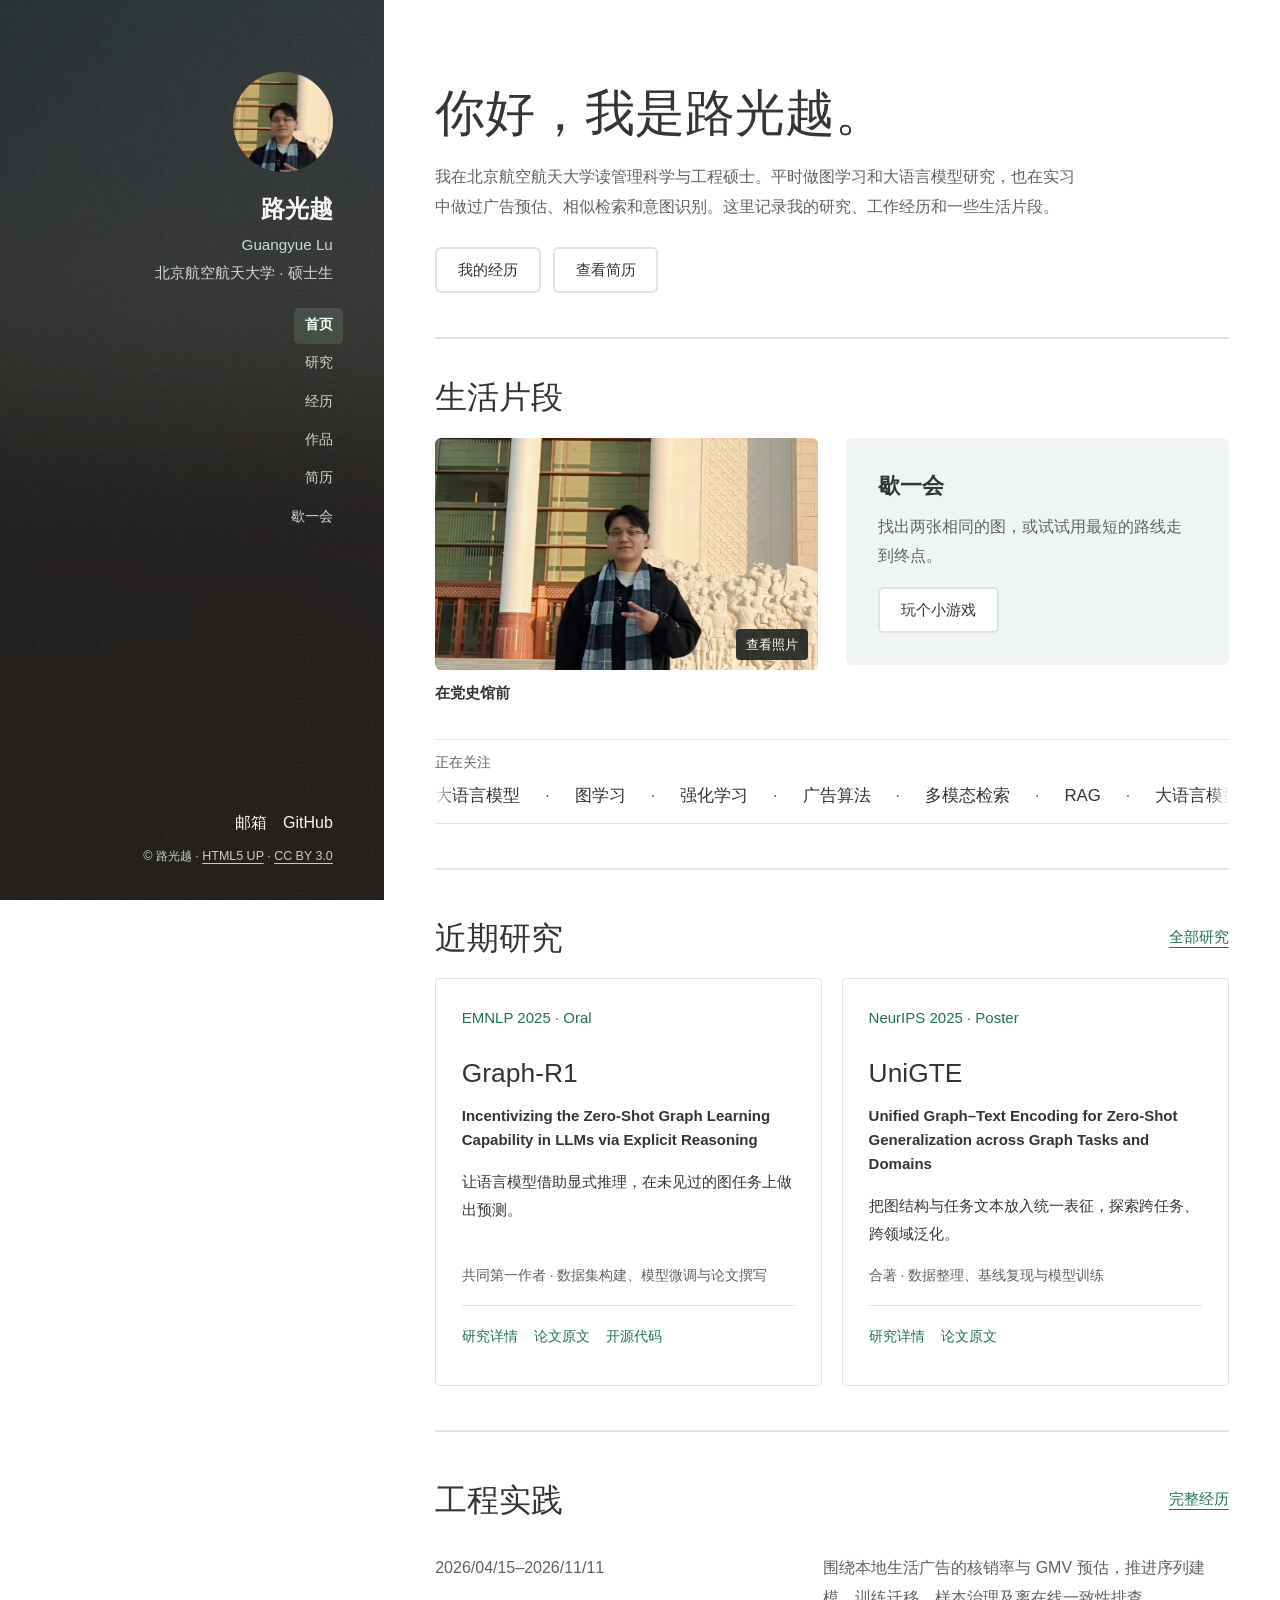
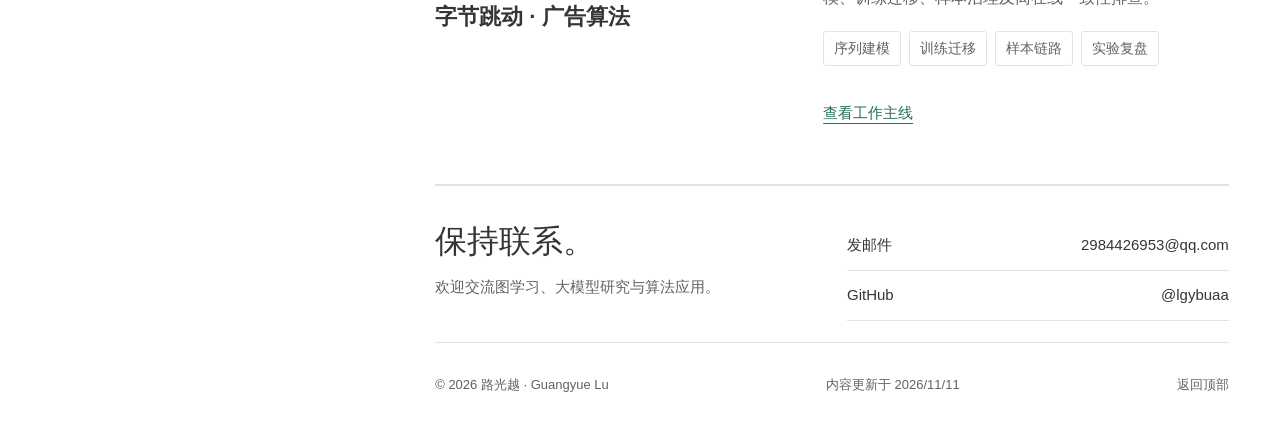
==== index.html @ 36c2ad88 "Adopt the Strata layout for the homepage" ====
<!doctype html>
<html lang="zh-CN"><head>
<meta charset="utf-8"><meta name="viewport" content="width=device-width, initial-scale=1">
<meta name="description" content="路光越的个人主页，记录在北航的学习、实习经历、研究和生活片段。"><meta name="theme-color" content="#ffffff" media="(prefers-color-scheme: light)"><meta name="theme-color" content="#191b1b" media="(prefers-color-scheme: dark)">
<title>个人主页 | 路光越</title><link rel="canonical" href="https://lugy.me/">
<meta property="og:type" content="website"><meta property="og:title" content="个人主页 | 路光越"><meta property="og:description" content="路光越的个人主页，记录在北航的学习、实习经历、研究和生活片段。"><meta property="og:url" content="https://lugy.me/">
<meta name="twitter:card" content="summary"><meta name="color-scheme" content="light dark">
<link rel="icon" href="/mark.svg" type="image/svg+xml"><link rel="stylesheet" href="/style.css?v=5"><script defer src="/site.js?v=5"></script>
</head><body id="top" data-page="home">
<a class="skip" href="#main">跳到主要内容</a><div class="reading-progress" aria-hidden="true"></div>
<!-- Sidebar layout adapted from Strata by HTML5 UP (html5up.net), CC BY 3.0. -->
<header class="strata-sidebar">
  <div class="strata-profile">
    <a class="strata-avatar" href="/" aria-label="路光越 · 首页"></a>
    <p class="strata-name"><a href="/">路光越</a></p>
    <p class="strata-profile-copy"><span lang="en">Guangyue Lu</span><br>北京航空航天大学 · 硕士生</p>
  </div>
  <nav id="main-nav" aria-label="主导航">
    <a href="/" aria-current="page">首页</a>
    <a href="/research/">研究</a>
    <a href="/experience/">经历</a>
    <a href="/projects/">作品</a>
    <a href="/resume/">简历</a>
    <a href="/playground/">歇一会</a>
  </nav>
  <div class="strata-sidebar-meta">
    <div class="strata-social">
      <a href="mailto:2984426953@qq.com">邮箱</a>
      <a href="https://github.com/lgybuaa">GitHub</a>
    </div>
    <p>© 路光越 <span aria-hidden="true">·</span> <a href="https://html5up.net/strata">HTML5 UP</a> <span aria-hidden="true">·</span> <a href="https://creativecommons.org/licenses/by/3.0/">CC BY 3.0</a></p>
  </div>
</header>
<div class="strata-content">

<main id="main" tabindex="-1">
<section class="shell strata-welcome" aria-labelledby="welcome-title">
  <h1 id="welcome-title">你好，我是路光越。</h1>
  <p>我在北京航空航天大学读管理科学与工程硕士。平时做图学习和大语言模型研究，也在实习中做过广告预估、相似检索和意图识别。这里记录我的研究、工作经历和一些生活片段。</p>
  <div class="actions"><a class="button" href="/experience/">我的经历</a><a class="button" href="/resume/">查看简历</a></div>
</section>
<section id="life" class="shell section life-section" aria-labelledby="life-title">
  <h2 id="life-title">生活片段</h2>
  <div class="life-grid">
    <figure class="life-photo">
      <a class="life-image" href="/portrait-museum.jpg" aria-haspopup="dialog" aria-label="放大查看党史馆前的照片">
        <img src="/portrait-museum.jpg" alt="路光越站在党史馆前，身后是立柱和浮雕。" width="1024" height="1818">
        <span aria-hidden="true">查看照片</span>
      </a>
      <figcaption><strong>在党史馆前</strong></figcaption>
    </figure>
    <article class="life-play">
      <h3>歇一会</h3>
      <p>找出两张相同的图，或试试用最短的路线走到终点。</p>
      <a class="button" href="/playground/">玩个小游戏</a>
    </article>
  </div>
  <dialog class="life-dialog" aria-labelledby="photo-caption">
    <form method="dialog"><button type="submit" autofocus>关闭</button></form>
    <figure>
      <img alt="路光越站在党史馆前，身后是立柱和浮雕。" width="1024" height="1818">
      <figcaption id="photo-caption">在党史馆前</figcaption>
    </figure>
  </dialog>
</section>
<section class="shell marquee-wrap" aria-label="关注方向"><div class="marquee-heading"><span>正在关注</span></div><div class="marquee"><div class="marquee-track"><div class="marquee-group"><span>大语言模型</span><i aria-hidden="true">·</i><span>图学习</span><i aria-hidden="true">·</i><span>强化学习</span><i aria-hidden="true">·</i><span>广告算法</span><i aria-hidden="true">·</i><span>多模态检索</span><i aria-hidden="true">·</i><span>RAG</span><i aria-hidden="true">·</i></div></div></div></section>
<section id="research" class="shell section"><div class="section-heading"><h2>近期研究</h2><a class="text-link" href="/research/">全部研究</a></div><div class="papers"><article class="paper"><p class="venue">EMNLP 2025 · Oral</p><h3>Graph-R1</h3><p lang="en" class="paper-title">Incentivizing the Zero-Shot Graph Learning Capability in LLMs via Explicit Reasoning</p><p>让语言模型借助显式推理，在未见过的图任务上做出预测。</p><p class="role">共同第一作者 · 数据集构建、模型微调与论文撰写</p><div class="paper-links"><a href="/research/graph-r1/">研究详情</a><a href="https://aclanthology.org/2025.emnlp-main.1220/" target="_blank" rel="noopener noreferrer">论文原文</a><a href="https://github.com/lgybuaa/Graph-R1" target="_blank" rel="noopener noreferrer">开源代码</a></div></article><article class="paper paper-alt"><p class="venue">NeurIPS 2025 · Poster</p><h3>UniGTE</h3><p lang="en" class="paper-title">Unified Graph–Text Encoding for Zero-Shot Generalization across Graph Tasks and Domains</p><p>把图结构与任务文本放入统一表征，探索跨任务、跨领域泛化。</p><p class="role">合著 · 数据整理、基线复现与模型训练</p><div class="paper-links"><a href="/research/unigte/">研究详情</a><a href="https://papers.nips.cc/paper_files/paper/2025/hash/84e3cc09f56108559cd28754d94c5e06-Abstract-Conference.html" target="_blank" rel="noopener noreferrer">论文原文</a></div></article></div></section>
<section id="experience" class="shell section"><div class="section-heading"><h2>工程实践</h2><a class="text-link" href="/experience/">完整经历</a></div><div class="featured-exp"><div><p class="kicker">2026/04/15–2026/11/11</p><h3>字节跳动 · 广告算法</h3></div><div><p>围绕本地生活广告的核销率与 GMV 预估，推进序列建模、训练迁移、样本治理及离在线一致性排查。</p><div class="chips"><span>序列建模</span><span>训练迁移</span><span>样本链路</span><span>实验复盘</span></div><a class="text-link" href="/experience/#bytedance">查看工作主线</a></div></div></section>
</main>
<footer id="contact"><div class="shell footer-top"><div><h2>保持联系。</h2><p>欢迎交流图学习、大模型研究与算法应用。</p></div><div class="contact-links"><a href="mailto:2984426953@qq.com">发邮件 <span>2984426953@qq.com</span></a><a href="https://github.com/lgybuaa" target="_blank" rel="noopener noreferrer">GitHub <span>@lgybuaa</span></a></div></div><div class="shell footer-bottom"><span>© 2026 路光越 · Guangyue Lu</span><span>内容更新于 2026/11/11</span><a href="#top">返回顶部</a></div></footer>
</div>
</body></html>
---- style.css ----
:root{color-scheme:light;--paper:#f5f1e9;--surface:#fffdf7;--ink:#252721;--muted:#5e6258;--green:#283e35;--accent:#836140;--line:#d8d2c5;--soft:#eae2d3;--on-green:#f7f2e7;--green-muted:#d2ddcf;--game-back:#283e35;--shadow:0 18px 50px #2527210b;font-family:"PingFang SC","Microsoft YaHei","Segoe UI",sans-serif;color:var(--ink);background:var(--paper)}
@media(prefers-color-scheme:dark){:root{color-scheme:dark;--paper:#171c1a;--surface:#202723;--ink:#edf1e8;--muted:#b1bcae;--green:#344c40;--accent:#dcbd8c;--line:#425046;--soft:#2a342e;--on-green:#f7f2e7;--green-muted:#d1e0d1;--game-back:#3a5546;--shadow:0 18px 50px #0002}}
*,*::before,*::after{box-sizing:border-box}html{scroll-behavior:smooth;scroll-padding-top:150px}body{margin:0}main{min-height:55vh}p,h1,h2,h3,figure{margin:0}p{line-height:1.85}h1,h2,h3{text-wrap:balance}h1{font-size:clamp(46px,13vw,74px);line-height:1.14;letter-spacing:-.045em}h2{font-size:clamp(28px,7vw,44px);line-height:1.3;letter-spacing:-.03em}h3{font-size:22px;line-height:1.45}a{color:inherit;text-decoration:none}a:hover{text-decoration:underline;text-underline-offset:5px}button,select,input{font:inherit}button{cursor:pointer}button:disabled{opacity:.55;cursor:default}a:focus-visible,button:focus-visible,select:focus-visible,summary:focus-visible{outline:3px solid var(--accent);outline-offset:4px}[hidden]{display:none!important}img{max-width:100%;height:auto}svg{max-width:100%}.shell{width:calc(100% - 36px);max-width:1160px;margin-inline:auto}.sr-only{position:absolute;width:1px;height:1px;overflow:hidden;clip-path:inset(50%)}.skip{position:fixed;top:8px;left:12px;padding:12px;background:var(--surface);transform:translateY(-160%);z-index:30}.skip:focus{transform:none}.reading-progress{height:3px;background:var(--accent);position:fixed;top:0;left:0;width:0;z-index:50}
.header{position:sticky;top:0;z-index:10;background:var(--paper);border-bottom:1px solid var(--line)}.nav-bar{display:grid;grid-template-columns:1fr auto;gap:4px 12px;padding-block:12px}.brand{display:flex;align-items:center;gap:10px;font-weight:700;font-size:18px;min-height:44px}.brand small{display:none;font-size:12px;font-weight:400;color:var(--muted);margin-top:3px}.brand:hover{text-decoration:none}.nav-tools{display:flex;gap:8px;align-items:center}.menu-toggle{border:1px solid var(--line);min-height:44px;padding:8px;background:var(--surface);color:var(--ink);border-radius:5px}nav{grid-column:1/-1;display:flex;flex-wrap:wrap;gap:3px 8px;padding-block:8px}nav a{padding:9px 10px;min-height:44px;font-size:14px;border-bottom:2px solid transparent}nav a[aria-current="page"]{border-color:var(--accent);font-weight:600}body.js nav{display:none}body.js nav.is-open{display:flex}
.kicker{font-size:14px;color:var(--accent);margin-bottom:18px}.lead{font-size:clamp(20px,4vw,26px);line-height:1.65;color:var(--ink)}.hero{display:grid;grid-template-columns:1fr;gap:38px;padding-block:48px}.hero h1{font-size:clamp(62px,18vw,90px);letter-spacing:-.055em}.hero h1 span{display:block;font-family:Georgia,"Times New Roman",serif;font-size:clamp(27px,7.5vw,40px);font-weight:400;font-style:italic;letter-spacing:0;line-height:1.4;margin:12px 0 22px;color:var(--muted)}.intro-copy{font-size:16px;color:var(--muted);max-width:33em;margin-top:20px}.actions{display:flex;flex-wrap:wrap;gap:12px;margin-top:25px}.button{display:inline-flex;justify-content:center;align-items:center;min-height:46px;padding:10px 18px;border:1px solid var(--line);background:var(--surface);color:var(--ink);font-size:15px;border-radius:4px;line-height:1.5}.button:hover{text-decoration:none;background:var(--soft)}.button.primary{background:var(--green);color:var(--on-green);border-color:var(--green)}.button.primary:hover{filter:brightness(1.12)}.education{border-top:1px solid var(--line);padding-top:17px;margin-top:28px}.education p{font-size:14px;display:flex;flex-wrap:wrap;gap:6px 12px;margin-top:5px}.education b{font-weight:500}.education span{color:var(--muted)}.portrait{position:relative;background:var(--soft);border:1px solid var(--line);padding:18px 22px 14px;width:min(86%,330px);margin-inline:auto;box-shadow:var(--shadow);transform:rotate(1.5deg)}.portrait-label,figcaption{font-size:13px;color:var(--muted);line-height:1.6}.photo{display:block;width:86%;margin:20px auto;object-fit:cover;object-position:center bottom;aspect-ratio:563/779;background:#fff;border-radius:2px}.portrait figcaption{padding-top:12px;border-top:1px solid var(--line)}.hero-graph{color:var(--accent);width:150px}.portrait .hero-graph{position:absolute;right:-18px;bottom:50px;width:110px;padding:8px;background:var(--surface);border:1px solid var(--line);transform:rotate(-7deg)}.graph-wave{transform-origin:143px 88px;animation:wave 4s ease-out infinite}@keyframes wave{0%,100%{transform:scale(.7);opacity:.7}70%{transform:scale(1.5);opacity:0}}
.marquee-wrap{border-block:1px solid var(--line);padding-block:13px 20px}
.marquee-heading{font-size:14px;color:var(--muted)}
.marquee{overflow:hidden;width:100%;padding-top:8px}
.marquee-track{display:flex}
.marquee-group{display:flex;align-items:center;flex-wrap:wrap;gap:12px 25px;padding-inline:18px}
.marquee-group span{font-size:clamp(21px,4vw,30px);font-weight:500;white-space:nowrap}
.marquee-group i{font-size:20px;color:var(--accent)}
.marquee.is-running .marquee-track{width:max-content;animation:marquee var(--marquee-duration) linear infinite}
.marquee.is-running .marquee-group{flex:none;flex-wrap:nowrap;padding-inline:0 25px}
@keyframes marquee{to{transform:translateX(var(--marquee-distance))}}
.section{margin-top:66px}.section.tight{margin-top:25px}.section-heading{display:flex;flex-wrap:wrap;align-items:end;justify-content:space-between;gap:16px 30px;margin-bottom:28px}.section-heading>p{color:var(--muted);max-width:28em;font-size:15px}.text-link{display:inline-flex;align-items:center;min-height:44px;font-size:15px;text-decoration:underline;text-underline-offset:5px;margin-top:8px}.site-map{display:grid;grid-template-columns:1fr;border-top:1px solid var(--line)}.map-link{padding:26px 20px;border-bottom:1px solid var(--line);display:block;background:var(--surface)}.map-link>span{font-size:26px;display:block;margin-bottom:12px}.map-link p{font-size:15px;color:var(--muted);margin-bottom:15px}.map-link b{font-size:14px;font-weight:500;color:var(--accent)}.map-link:hover{text-decoration:none;background:var(--soft)}.map-play{background:var(--soft)}.papers{display:grid;grid-template-columns:1fr;gap:20px}.paper{display:flex;flex-direction:column;padding:28px 24px;background:var(--green);color:var(--on-green);border-radius:4px}.paper-alt{background:var(--soft);color:var(--ink)}.venue{font-size:14px;color:var(--green-muted)}.paper-alt .venue{color:var(--muted)}.paper h3{font-size:clamp(40px,8vw,62px);font-family:Georgia,serif;font-weight:400;margin:22px 0 16px;letter-spacing:-.04em}.paper-title{font-weight:600;line-height:1.6!important}.paper p{font-size:15px;margin-bottom:16px}.paper .role{margin-top:auto;color:var(--green-muted);font-size:14px}.paper-alt .role{color:var(--muted)}.paper-links{display:flex;flex-wrap:wrap;gap:8px 16px;border-top:1px solid currentColor;padding-top:8px}.paper-links a{font-size:14px;min-height:44px;padding-block:11px}.chips{display:flex;flex-wrap:wrap;gap:8px;margin:18px 0}.chips span{border:1px solid var(--line);padding:5px 10px;font-size:14px;color:var(--muted);border-radius:3px}.featured-exp{display:grid;grid-template-columns:1fr;gap:22px;padding:28px 0;border-block:1px solid var(--line)}.featured-exp p{color:var(--muted);font-size:16px}
.page-intro{padding-top:46px;padding-bottom:25px}.page-intro h1{margin-bottom:22px}.page-intro .lead{max-width:37em;font-size:19px;color:var(--muted)}.timeline{padding-bottom:10px}.timeline-item{display:grid;grid-template-columns:18px minmax(0,1fr);gap:12px;position:relative;padding-bottom:38px}.timeline-item .time{grid-column:2;font-size:14px;color:var(--accent);font-variant-numeric:tabular-nums}.timeline-dot{grid-column:1;grid-row:1/3;position:relative;display:grid;justify-items:center}.timeline-dot::before{content:"";position:absolute;width:1px;background:var(--line);top:10px;bottom:-38px;left:8px}.timeline-dot::after{content:"";width:9px;height:9px;position:absolute;top:8px;left:4px;background:var(--accent);border-radius:50%}.timeline-item:last-child .timeline-dot::before{bottom:0}.timeline-item>div:last-child{grid-column:2}.timeline-item h3{font-size:25px}.timeline-item p{font-size:16px}.role{font-size:14px!important;color:var(--muted);margin-block:7px 12px}.work-grid{display:grid;grid-template-columns:1fr;gap:25px;margin-top:25px}.work-grid article,.work-grid>div{border-top:1px solid var(--line);padding-top:22px}.work-grid h3{margin-bottom:12px}.work-grid p{font-size:16px;color:var(--muted)}.public-note{font-size:14px;color:var(--muted);padding:15px 0;border-bottom:1px solid var(--line)}.reflection{background:var(--soft);padding:25px;margin-top:30px}.reflection p{color:var(--muted);margin-top:12px}.article-layout{display:grid;grid-template-columns:1fr;gap:25px;margin-top:30px}.article-layout aside{font-size:15px;display:flex;gap:18px;border-bottom:1px solid var(--line);padding-bottom:15px}.article-layout aside a{text-decoration:underline}.prose{max-width:46em}.prose h2{font-size:28px;margin:28px 0 14px}.prose p{font-size:17px;color:var(--muted)}.method-flow{display:grid;grid-template-columns:1fr;gap:8px;margin-top:24px}.method-flow>div{padding:14px;border:1px solid var(--line);display:flex;gap:16px;align-items:center;background:var(--surface)}.method-flow span{font-size:14px;color:var(--accent)}.method-flow p{font-size:15px}.caption{font-size:13px!important;color:var(--muted);margin-top:12px}.project-list>article{padding:30px 0;border-top:1px solid var(--line);margin-bottom:28px}.project-kind{color:var(--accent);font-size:14px;margin-bottom:14px}.project-list h2{font-size:34px;margin-bottom:18px}.project-list p{max-width:48em;color:var(--muted);font-size:16px;margin-top:12px}.project-list .lead{font-size:21px;color:var(--ink)}
.resume-actions{display:flex;align-items:center;flex-wrap:wrap;gap:15px;margin-block:16px 30px}.resume-actions p{font-size:14px;color:var(--muted);max-width:33em}.resume-sheet{background:var(--surface);padding:26px 20px;box-shadow:var(--shadow);border:1px solid var(--line);max-width:900px}.resume-sheet>header h2{font-size:30px}.resume-sheet h2 span{font-size:18px;font-weight:400}.resume-sheet>header p{font-size:14px;margin-top:10px;overflow-wrap:anywhere}.resume-sheet section{margin-top:25px}.resume-sheet section h2{font-size:21px;border-bottom:1px solid var(--line);padding-bottom:7px}.resume-sheet h3{font-size:16px;line-height:1.75;margin-top:15px}.resume-sheet h3 span{display:block;font-size:14px;font-weight:400;color:var(--muted)}.resume-sheet p,.resume-sheet li{font-size:15px;line-height:1.85;color:var(--muted)}.resume-sheet ul{padding-left:22px}.resume-sheet li{margin-bottom:8px}
footer{margin-top:75px;background:var(--green);color:var(--on-green)}.footer-top{display:grid;grid-template-columns:1fr;gap:30px;padding-block:40px}.footer-top h2{font-size:32px;margin-bottom:10px}.footer-top p{font-size:15px;color:var(--green-muted)}.contact-links a{display:flex;flex-wrap:wrap;gap:10px;align-items:center;justify-content:space-between;min-height:50px;border-bottom:1px solid #b1c6b366;padding:12px 0;font-size:15px}.contact-links span{overflow-wrap:anywhere}.footer-bottom{padding-block:20px;border-top:1px solid #b1c6b366;display:flex;flex-wrap:wrap;gap:10px 24px;font-size:13px;color:var(--green-muted)}.footer-bottom a{min-height:44px;display:flex;align-items:center}.error-section{text-align:center}.error-section .hero-graph{width:230px}.error-section .actions{justify-content:center}
.playground{background:var(--surface);padding:20px;border:1px solid var(--line);border-radius:8px}.game-tabs{display:flex;gap:8px;margin-bottom:30px;border-bottom:1px solid var(--line);padding-bottom:12px}.game-tabs button{border:none;min-height:46px;padding:10px 16px;color:var(--muted);background:var(--soft);border-radius:5px}.game-tabs button[aria-selected="true"]{color:var(--on-green);background:var(--green)}.game-heading{display:flex;flex-wrap:wrap;gap:20px;justify-content:space-between}.game-heading h2{font-size:26px}.game-heading p{font-size:15px;color:var(--muted);max-width:35em;margin-top:12px}.game-actions{display:flex;flex-wrap:wrap;gap:8px}.game-status{margin-block:25px;font-size:15px;font-variant-numeric:tabular-nums;color:var(--accent);min-height:27px}.memory-board{display:grid;grid-template-columns:repeat(3,minmax(0,1fr));gap:12px;max-width:650px;margin-inline:auto}.memory-card{background:var(--game-back);color:var(--on-green);border:1px solid var(--line);min-height:84px;aspect-ratio:1.1;display:grid;place-items:center;border-radius:6px;transition:transform .18s,background .18s}.memory-card .shape{width:70%;height:70%;display:none}.memory-card .back-label{font-family:Georgia,serif;font-size:27px}.memory-card.flipped,.memory-card.matched{background:var(--soft);color:var(--ink);transform:rotateY(0)}.memory-card.flipped .shape,.memory-card.matched .shape{display:block}.memory-card.flipped .back-label,.memory-card.matched .back-label{display:none}.memory-card.matched{border:2px solid var(--accent)}.memory-card:disabled{opacity:1}.memory-board.is-paused{opacity:.5;pointer-events:none}.game-result{padding:20px;background:var(--soft);margin-top:20px;line-height:1.8}.game-result button{margin-top:12px}.path-graph{max-width:600px;margin:auto;border:1px solid var(--line);border-radius:6px;background:var(--paper);padding:12px}.path-graph svg{display:block;width:100%;height:auto;touch-action:manipulation}.path-graph .node{cursor:pointer}.path-controls{display:flex;gap:8px;flex-wrap:wrap;justify-content:center;margin-top:18px}.path-controls button{min-width:48px;min-height:48px;border:1px solid var(--line);background:var(--soft);color:var(--ink);border-radius:5px}.path-controls button.current{background:var(--green);color:var(--on-green)}.path-graph .node circle{fill:var(--surface);stroke:var(--muted);stroke-width:1.5}.path-graph .node text{fill:var(--ink)}.path-graph .node.visited circle{fill:var(--soft);stroke:var(--accent)}.path-graph .node.current circle{fill:var(--green)}.path-graph .node.current text{fill:var(--on-green)}
@media(min-width:600px){.shell{width:calc(100% - 60px)}.brand small{display:block}.hero{padding-block:65px}.site-map{grid-template-columns:repeat(2,minmax(0,1fr));border-left:1px solid var(--line)}.map-link{border-right:1px solid var(--line)}.papers,.work-grid{grid-template-columns:repeat(2,minmax(0,1fr))}.memory-board{grid-template-columns:repeat(4,minmax(0,1fr))}.resume-sheet{padding:40px}.method-flow{grid-template-columns:repeat(2,minmax(0,1fr))}.playground{padding:30px}.footer-top{grid-template-columns:1fr 1fr}}
@media(min-width:900px){html{scroll-padding-top:105px}.nav-bar{display:flex;align-items:center;padding-block:12px;gap:20px}.nav-tools{order:3}.menu-toggle{display:none}nav,body.js nav{display:flex;flex-wrap:nowrap;padding:0;margin-left:auto;gap:6px}.hero{grid-template-columns:minmax(0,1.25fr) minmax(0,1fr);gap:70px;padding-block:85px 65px}.hero h1{font-size:106px}.hero h1 span{font-size:43px}.hero .lead{font-size:27px}.portrait{width:95%;max-width:390px}.portrait .hero-graph{width:140px}.section{margin-top:92px}.page-intro{padding-top:80px}.page-intro h1{font-size:74px}.featured-exp{grid-template-columns:1fr 1.2fr;gap:50px}.timeline-item{grid-template-columns:210px 20px minmax(0,1fr);gap:18px}.timeline-item .time{grid-column:1;grid-row:1;padding-top:5px}.timeline-dot{grid-column:2;grid-row:1}.timeline-item>div:last-child{grid-column:3;grid-row:1}.article-layout{grid-template-columns:210px minmax(0,1fr);gap:60px}.article-layout aside{align-self:start;position:sticky;top:110px;display:block;border:none}.article-layout aside p{margin-bottom:16px}.prose h2:first-child{margin-top:0}.method-flow{grid-template-columns:repeat(4,minmax(0,1fr))}.method-flow>div{display:block}.method-flow p{margin-top:12px}.footer-bottom{align-items:center;justify-content:space-between}}
@media(prefers-reduced-motion:reduce){html{scroll-behavior:auto}*,*::before,*::after{animation:none!important;transition:none!important}.marquee-group[aria-hidden="true"]{display:none}.marquee-group{justify-content:center}.graph-wave{opacity:.5}}
@media print{html,body{background:white!important;color:black!important}.header,footer,.reading-progress,.skip,.page-intro,.resume-actions{display:none!important}.resume-sheet{width:100%;max-width:none;padding:0;border:0;box-shadow:none;background:white;color:black}.resume-sheet p,.resume-sheet li,.resume-sheet h3 span{color:#222}.resume-sheet section h2{font-size:16px;border-color:#aaa}.resume-sheet h3{font-size:13px;break-after:avoid}.resume-sheet p,.resume-sheet li{font-size:11px;line-height:1.6}.resume-sheet section{margin-top:15px}.resume-sheet>header h2{font-size:24px}a{color:black}body:not([data-page="resume"]) .resume-sheet{display:none}@page{size:A4;margin:15mm}}

[data-page="research"] .papers{align-items:stretch}
[data-page="research"] .paper{background:var(--surface);color:var(--ink);border:1px solid var(--line);border-top:4px solid var(--green);box-shadow:var(--shadow)}
[data-page="research"] .paper-alt{border-top-color:var(--accent)}
[data-page="research"] .paper .venue{color:var(--accent)}
[data-page="research"] .paper h2{font-family:Georgia,serif;font-size:clamp(38px,7vw,58px);font-weight:400;margin:8px 0 14px}
[data-page="research"] .paper .role{margin-top:0;color:var(--muted)}
[data-page="research"] .paper-links{margin-top:auto;border-color:var(--line)}
.paper-abstract{padding:clamp(16px,3vw,24px);margin:6px 0 20px;background:var(--soft);border-radius:4px}
.paper .paper-abstract h3{font-family:inherit;font-size:17px;font-weight:650;letter-spacing:0;margin:0 0 12px}
.paper-abstract p{color:var(--ink)}
.paper-abstract p:last-child{margin-bottom:0}
.timeline-item h3 a:hover{text-decoration-color:var(--accent)}
.experience-detail .section-heading>p{margin:0}

/* Layout and texture adapted from Strata by HTML5 UP (html5up.net), CC BY 3.0. */
:root {
  --paper: #fff;
  --surface: #fff;
  --ink: #333634;
  --muted: #5d6461;
  --accent: #246e5d;
  --green: #286653;
  --soft: #f0f5f2;
  --line: #dce5e0;
  --game-back: #286653;
  --strata-sidebar-width: 30%;
  --strata-gutter: clamp(2rem, 4vw, 4rem);
}

@media (prefers-color-scheme: dark) {
  :root {
    --paper: #191b1b;
    --surface: #212624;
    --ink: #ecf1ee;
    --muted: #b1bdb6;
    --accent: #92d7be;
    --green: #2b6352;
    --soft: #242f2a;
    --line: #3a4840;
    --game-back: #2b6352;
  }
}

html { scroll-padding-top: 1.5rem; }
body { line-height: 1.65; }
h1, h2, h3 { letter-spacing: 0; }
h2 { font-size: clamp(1.45rem, 2.8vw, 2rem); font-weight: 550; }
h3 { font-weight: 600; }
#main:focus { outline: none; }

.strata-sidebar {
  display: flex;
  flex-direction: column;
  align-items: flex-end;
  text-align: right;
  position: fixed;
  inset: 0 auto 0 0;
  width: var(--strata-sidebar-width);
  padding: clamp(3rem, 8vh, 6rem) var(--strata-gutter) 2rem 1.25rem;
  overflow-y: auto;
  color: #f7f7f5;
  background: url("/strata-overlay.png"), linear-gradient(180deg, #1a2223b3 0%, #231e1bec 85%), url("/strata-bg.jpg") center / cover #231e1b;
}
.strata-sidebar a:focus-visible { outline-color: #b1e6d4; }
.strata-avatar {
  display: inline-block;
  width: 6.25rem;
  aspect-ratio: 1;
  border-radius: 50%;
  background: #444e4a url("/portrait-museum.jpg") 50% 49% / 240% auto no-repeat;
  vertical-align: middle;
}
.strata-name {
  margin-top: 1.25rem;
  font-size: 1.5rem;
  line-height: 1.4;
  font-weight: 600;
}
.strata-profile-copy {
  color: #d0d8d3;
  margin-top: .35rem;
  font-size: .95rem;
}
.strata-sidebar #main-nav {
  display: flex;
  flex-direction: column;
  flex-wrap: wrap;
  align-items: flex-end;
  padding: 0;
  gap: .15rem;
  margin: 1.3rem 0 2.25rem;
}
.strata-sidebar #main-nav a {
  display: block;
  color: #d0d8d3;
  min-height: 2.25rem;
  border: 0;
  padding: .35rem .65rem;
  margin-right: -.65rem;
  border-radius: .3rem;
  line-height: 1.55;
}
.strata-sidebar #main-nav a:hover,
.strata-sidebar #main-nav a[aria-current] {
  color: #f5fff9;
  background: #9bcfb629;
  text-decoration: none;
}
.strata-sidebar-meta { margin-top: auto; }
.strata-social { display: flex; justify-content: flex-end; gap: 1rem; }
.strata-social a { display: inline-flex; align-items: center; min-height: 2.75rem; }
.strata-sidebar-meta p { color: #c6cdc7; font-size: .78rem; }
.strata-sidebar-meta p a { text-decoration: underline; text-underline-offset: 3px; }

.strata-content { margin-left: var(--strata-sidebar-width); }
.strata-content > main, .strata-content > footer {
  padding-inline: var(--strata-gutter);
  max-width: 72rem;
}
.strata-content .shell { width: 100%; max-width: none; }
.strata-welcome, .strata-content .page-intro {
  padding-top: clamp(3.75rem, 9vh, 6.5rem);
}
.strata-welcome h1, .strata-content .page-intro h1 {
  font-weight: 550;
  font-size: clamp(2rem, 4vw, 3.15rem);
  line-height: 1.25;
  margin-bottom: 1.15rem;
}
.strata-welcome > p { color: var(--muted); max-width: 40em; }
.strata-content .section {
  border-top: 2px solid var(--line);
  margin-top: 2.75rem;
  padding-top: 2.35rem;
}
.strata-content .section.tight { margin-top: 1rem; }
.strata-content .section-heading { margin-bottom: 1.15rem; }
.strata-content .button {
  min-height: 2.9rem;
  padding-inline: 1.3rem;
  border: 2px solid var(--line);
  border-radius: .35rem;
}
.strata-content .button:hover {
  border-color: var(--accent);
  color: var(--accent);
  background: transparent;
}
.strata-content .text-link, .strata-content .paper-links a { color: var(--accent); }

.life-grid {
  display: grid;
  grid-template-columns: repeat(2, minmax(0, 1fr));
  gap: 1.75rem;
  margin-top: 1.25rem;
}
.life-image {
  display: block;
  overflow: hidden;
  position: relative;
  border-radius: .4rem;
  background: var(--soft);
}
.life-image img {
  width: 100%;
  aspect-ratio: 1.65;
  object-fit: cover;
  object-position: center 53%;
  display: block;
}
.life-image span {
  position: absolute;
  bottom: .65rem;
  right: .65rem;
  color: white;
  background: #202522e6;
  border-radius: .25rem;
  padding: .3rem .6rem;
  font-size: .8rem;
}
.life-image:hover span { background: #205847; }
.life-photo figcaption { margin-top: .65rem; font-size: .96rem; color: var(--ink); }
.life-play {
  border-radius: .4rem;
  background: var(--soft);
  padding: clamp(1.15rem, 3vw, 2rem);
  align-self: start;
}
.life-play p { margin-top: .6rem; color: var(--muted); }
.life-play .button { margin-top: 1rem; }
.life-dialog {
  inset: 0;
  width: min(30rem, calc(100% - 2rem));
  max-height: calc(100% - 2rem);
  padding: .65rem;
  background: var(--surface);
  color: var(--ink);
  border: 1px solid var(--line);
  border-radius: .4rem;
}
.life-dialog::backdrop { background: #111612df; }
.life-dialog form { display: flex; justify-content: flex-end; margin-bottom: .4rem; }
.life-dialog button {
  min-height: 2.75rem;
  padding-inline: 1rem;
  border: 1px solid var(--line);
  border-radius: .35rem;
  background: var(--soft);
  color: var(--ink);
}
.life-dialog img { display: block; width: auto; max-height: 71dvh; margin-inline: auto; }
.life-dialog figcaption { margin-top: .45rem; text-align: center; }
body:has(.life-dialog[open]) { overflow: hidden; }

.strata-content .marquee-wrap { margin-top: 2.1rem; padding-block: .7rem .8rem; }
.strata-content .marquee-group span { font-size: clamp(.9rem, 1.8vw, 1.05rem); }
.strata-content .marquee-group i { font-size: 1rem; }
.strata-content .marquee {
  mask-image: linear-gradient(90deg, transparent, black 1.2rem, black calc(100% - 1.2rem), transparent);
}
.strata-content .paper {
  background: var(--surface);
  color: var(--ink);
  border: 1px solid var(--line);
  padding: clamp(1rem, 2.5vw, 1.6rem);
}
.strata-content .paper .venue { color: var(--accent); }
.strata-content .paper .role { color: var(--muted); }
.strata-content .paper h3:not(.paper-abstract h3) {
  font-family: inherit;
  font-size: 1.65rem;
  letter-spacing: 0;
  margin: .35rem 0 .75rem;
}
[data-page="research"] .strata-content .paper h2 {
  font-family: inherit;
  font-size: 1.65rem;
}
.strata-content .paper-links { border-top-color: var(--line); }
.strata-content .featured-exp { padding-block: .85rem .25rem; border: 0; }
.strata-content .article-layout { grid-template-columns: 1fr; gap: 1rem; }
.strata-content .article-layout aside {
  position: static;
  display: flex;
  flex-wrap: wrap;
  gap: .25rem 1rem;
  margin-bottom: .5rem;
  border-bottom: 1px solid var(--line);
}
.strata-content .article-layout aside p { margin-bottom: 0; }
.strata-content .timeline-item .time { white-space: normal; }
.strata-content .method-flow { grid-template-columns: repeat(2, minmax(0, 1fr)); }
.strata-content > footer { background: var(--paper); color: var(--ink); margin-top: 2.75rem; }
.strata-content .footer-top {
  border-top: 2px solid var(--line);
  padding-block: 2.2rem 1.3rem;
}
.strata-content .footer-top h2 { font-size: clamp(1.45rem, 2.8vw, 2rem); }
.strata-content .footer-top p, .strata-content .footer-bottom { color: var(--muted); }
.strata-content .contact-links a, .strata-content .footer-bottom { border-color: var(--line); }

@media (max-width: 980px) {
  .strata-sidebar {
    position: static;
    width: 100%;
    align-items: center;
    text-align: center;
    padding: 2.25rem 1rem .9rem;
  }
  .strata-avatar { width: 5rem; }
  .strata-name { margin-top: .75rem; }
  .strata-sidebar #main-nav {
    flex-direction: row;
    justify-content: center;
    gap: .25rem;
    margin: .75rem 0 .3rem;
  }
  .strata-sidebar #main-nav a { margin-right: 0; min-height: 2.75rem; padding: .65rem .55rem; }
  .strata-social { justify-content: center; }
  .strata-content { margin-left: 0; }
  .strata-content > main, .strata-content > footer { margin-inline: auto; }
  .strata-welcome, .strata-content .page-intro { padding-top: 2rem; }
}

@media (max-width: 600px) {
  :root { --strata-gutter: 1.25rem; }
  .life-grid, .strata-content .method-flow { grid-template-columns: 1fr; }
  .strata-content .section { padding-top: 1.65rem; margin-top: 2rem; }
}

@media (prefers-reduced-motion: reduce) {
  .strata-content .marquee { mask-image: none; }
}

@media print {
  .strata-sidebar { display: none; }
  .strata-content { margin: 0; }
  .strata-content > main { max-width: none; padding-inline: 0; }
}
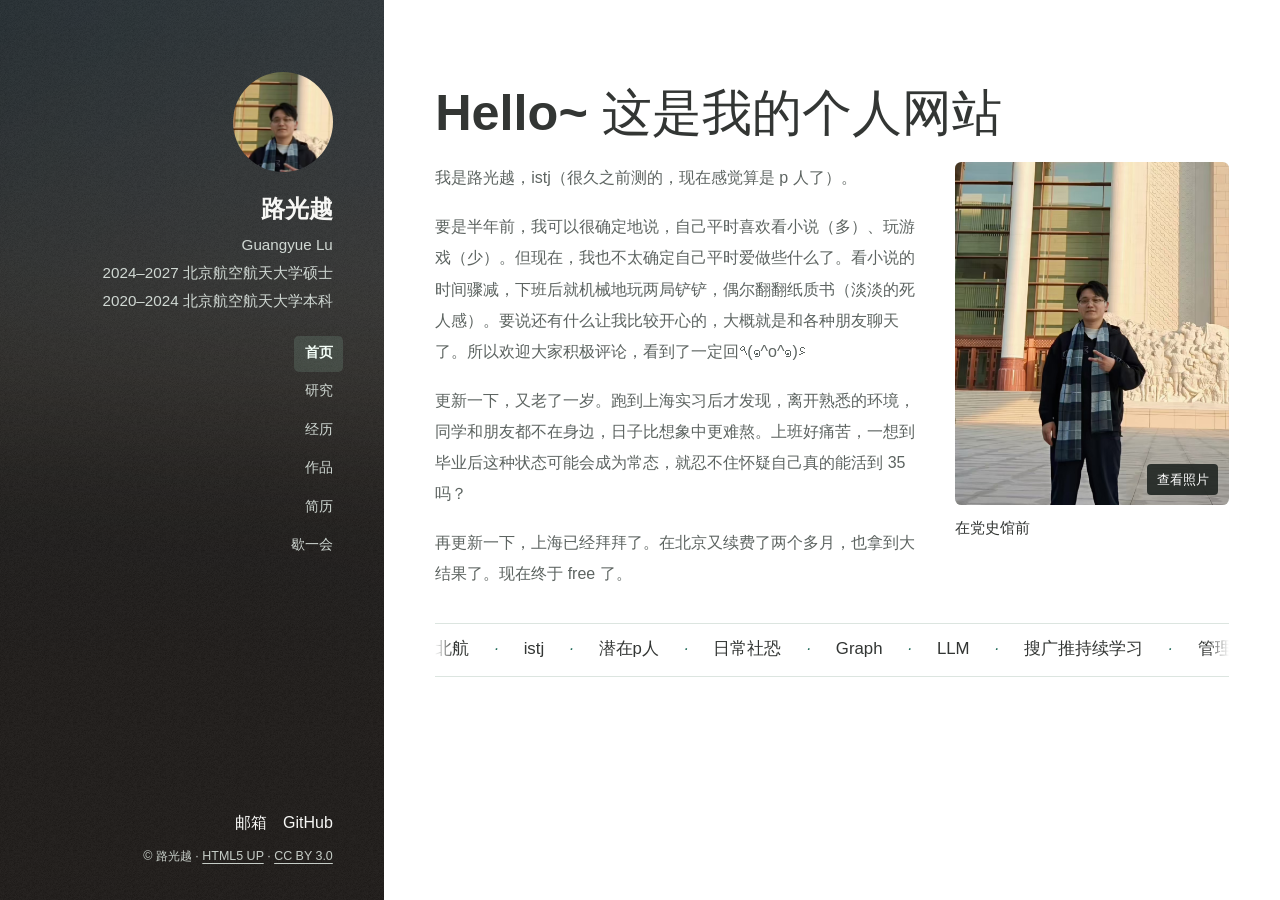
==== commit a48aa53c: "Refresh the personal introduction and tags" ====
--- a/index.html
+++ b/index.html
@@ -1,11 +1,11 @@
 <!doctype html>
 <html lang="zh-CN"><head>
 <meta charset="utf-8"><meta name="viewport" content="width=device-width, initial-scale=1">
-<meta name="description" content="路光越的个人主页，记录在北航的学习、实习经历、研究和生活片段。"><meta name="theme-color" content="#ffffff" media="(prefers-color-scheme: light)"><meta name="theme-color" content="#191b1b" media="(prefers-color-scheme: dark)">
+<meta name="description" content="路光越的个人网站，写一点关于自己和实习的近况。"><meta name="theme-color" content="#ffffff" media="(prefers-color-scheme: light)"><meta name="theme-color" content="#191b1b" media="(prefers-color-scheme: dark)">
 <title>个人主页 | 路光越</title><link rel="canonical" href="https://lugy.me/">
-<meta property="og:type" content="website"><meta property="og:title" content="个人主页 | 路光越"><meta property="og:description" content="路光越的个人主页，记录在北航的学习、实习经历、研究和生活片段。"><meta property="og:url" content="https://lugy.me/">
+<meta property="og:type" content="website"><meta property="og:title" content="个人主页 | 路光越"><meta property="og:description" content="路光越的个人网站，写一点关于自己和实习的近况。"><meta property="og:url" content="https://lugy.me/">
 <meta name="twitter:card" content="summary"><meta name="color-scheme" content="light dark">
-<link rel="icon" href="/mark.svg" type="image/svg+xml"><link rel="stylesheet" href="/style.css?v=5"><script defer src="/site.js?v=5"></script>
+<link rel="icon" href="/mark.svg" type="image/svg+xml"><link rel="stylesheet" href="/style.css?v=6"><script defer src="/site.js?v=5"></script>
 </head><body id="top" data-page="home">
 <a class="skip" href="#main">跳到主要内容</a><div class="reading-progress" aria-hidden="true"></div>
 <!-- Sidebar layout adapted from Strata by HTML5 UP (html5up.net), CC BY 3.0. -->
@@ -13,7 +13,7 @@
   <div class="strata-profile">
     <a class="strata-avatar" href="/" aria-label="路光越 · 首页"></a>
     <p class="strata-name"><a href="/">路光越</a></p>
-    <p class="strata-profile-copy"><span lang="en">Guangyue Lu</span><br>北京航空航天大学 · 硕士生</p>
+    <p class="strata-profile-copy"><span lang="en">Guangyue Lu</span><br>2024–2027 北京航空航天大学硕士<br>2020–2024 北京航空航天大学本科</p>
   </div>
   <nav id="main-nav" aria-label="主导航">
     <a href="/" aria-current="page">首页</a>
@@ -34,39 +34,49 @@
 <div class="strata-content">
 
 <main id="main" tabindex="-1">
-<section class="shell strata-welcome" aria-labelledby="welcome-title">
-  <h1 id="welcome-title">你好，我是路光越。</h1>
-  <p>我在北京航空航天大学读管理科学与工程硕士。平时做图学习和大语言模型研究，也在实习中做过广告预估、相似检索和意图识别。这里记录我的研究、工作经历和一些生活片段。</p>
-  <div class="actions"><a class="button" href="/experience/">我的经历</a><a class="button" href="/resume/">查看简历</a></div>
-</section>
-<section id="life" class="shell section life-section" aria-labelledby="life-title">
-  <h2 id="life-title">生活片段</h2>
-  <div class="life-grid">
-    <figure class="life-photo">
-      <a class="life-image" href="/portrait-museum.jpg" aria-haspopup="dialog" aria-label="放大查看党史馆前的照片">
-        <img src="/portrait-museum.jpg" alt="路光越站在党史馆前，身后是立柱和浮雕。" width="1024" height="1818">
-        <span aria-hidden="true">查看照片</span>
-      </a>
-      <figcaption><strong>在党史馆前</strong></figcaption>
-    </figure>
-    <article class="life-play">
-      <h3>歇一会</h3>
-      <p>找出两张相同的图，或试试用最短的路线走到终点。</p>
-      <a class="button" href="/playground/">玩个小游戏</a>
-    </article>
+  <section class="shell strata-welcome" aria-labelledby="welcome-title">
+    <h1 id="welcome-title">Hello~ 这是我的个人网站</h1>
+    <div class="home-intro">
+      <div class="home-copy">
+        <p>我是路光越，<span lang="en">istj</span>（很久之前测的，现在感觉算是 p 人了）。</p>
+        <p>要是半年前，我可以很确定地说，自己平时喜欢看小说（多）、玩游戏（少）。但现在，我也不太确定自己平时爱做些什么了。看小说的时间骤减，下班后就机械地玩两局铲铲，偶尔翻翻纸质书（淡淡的死人感）。要说还有什么让我比较开心的，大概就是和各种朋友聊天了。所以欢迎大家积极评论，看到了一定回٩(๑^o^๑)۶</p>
+        <p>更新一下，又老了一岁。跑到上海实习后才发现，离开熟悉的环境，同学和朋友都不在身边，日子比想象中更难熬。上班好痛苦，一想到毕业后这种状态可能会成为常态，就忍不住怀疑自己真的能活到 35 吗？</p>
+        <p>再更新一下，上海已经拜拜了。在北京又续费了两个多月，也拿到大结果了。现在终于 <span lang="en">free</span> 了。</p>
+      </div>
+      <figure class="life-photo">
+        <a class="life-image" href="/portrait-museum.jpg" aria-haspopup="dialog" aria-label="放大查看党史馆前的照片">
+          <img src="/portrait-museum.jpg" alt="路光越站在党史馆前，身后是立柱和浮雕。" width="1024" height="1818">
+          <span aria-hidden="true">查看照片</span>
+        </a>
+        <figcaption>在党史馆前</figcaption>
+      </figure>
+    </div>
+    <dialog class="life-dialog" aria-labelledby="photo-caption">
+      <form method="dialog"><button type="submit" autofocus>关闭</button></form>
+      <figure>
+        <img alt="路光越站在党史馆前，身后是立柱和浮雕。" width="1024" height="1818">
+        <figcaption id="photo-caption">在党史馆前</figcaption>
+      </figure>
+    </dialog>
+  </section>
+  <div class="shell marquee-wrap">
+    <div class="marquee">
+      <div class="marquee-track">
+        <div class="marquee-group">
+          <span>北航</span><i aria-hidden="true">·</i>
+          <span>istj</span><i aria-hidden="true">·</i>
+          <span>潜在p人</span><i aria-hidden="true">·</i>
+          <span>日常社恐</span><i aria-hidden="true">·</i>
+          <span>Graph</span><i aria-hidden="true">·</i>
+          <span>LLM</span><i aria-hidden="true">·</i>
+          <span>搜广推持续学习</span><i aria-hidden="true">·</i>
+          <span>管理专业出身的算法人</span><i aria-hidden="true">·</i>
+          <span>字节跳动生服</span><i aria-hidden="true">·</i>
+          <span>滴滴出行滴水贷</span><i aria-hidden="true">·</i>
+        </div>
+      </div>
+    </div>
   </div>
-  <dialog class="life-dialog" aria-labelledby="photo-caption">
-    <form method="dialog"><button type="submit" autofocus>关闭</button></form>
-    <figure>
-      <img alt="路光越站在党史馆前，身后是立柱和浮雕。" width="1024" height="1818">
-      <figcaption id="photo-caption">在党史馆前</figcaption>
-    </figure>
-  </dialog>
-</section>
-<section class="shell marquee-wrap" aria-label="关注方向"><div class="marquee-heading"><span>正在关注</span></div><div class="marquee"><div class="marquee-track"><div class="marquee-group"><span>大语言模型</span><i aria-hidden="true">·</i><span>图学习</span><i aria-hidden="true">·</i><span>强化学习</span><i aria-hidden="true">·</i><span>广告算法</span><i aria-hidden="true">·</i><span>多模态检索</span><i aria-hidden="true">·</i><span>RAG</span><i aria-hidden="true">·</i></div></div></div></section>
-<section id="research" class="shell section"><div class="section-heading"><h2>近期研究</h2><a class="text-link" href="/research/">全部研究</a></div><div class="papers"><article class="paper"><p class="venue">EMNLP 2025 · Oral</p><h3>Graph-R1</h3><p lang="en" class="paper-title">Incentivizing the Zero-Shot Graph Learning Capability in LLMs via Explicit Reasoning</p><p>让语言模型借助显式推理，在未见过的图任务上做出预测。</p><p class="role">共同第一作者 · 数据集构建、模型微调与论文撰写</p><div class="paper-links"><a href="/research/graph-r1/">研究详情</a><a href="https://aclanthology.org/2025.emnlp-main.1220/" target="_blank" rel="noopener noreferrer">论文原文</a><a href="https://github.com/lgybuaa/Graph-R1" target="_blank" rel="noopener noreferrer">开源代码</a></div></article><article class="paper paper-alt"><p class="venue">NeurIPS 2025 · Poster</p><h3>UniGTE</h3><p lang="en" class="paper-title">Unified Graph–Text Encoding for Zero-Shot Generalization across Graph Tasks and Domains</p><p>把图结构与任务文本放入统一表征，探索跨任务、跨领域泛化。</p><p class="role">合著 · 数据整理、基线复现与模型训练</p><div class="paper-links"><a href="/research/unigte/">研究详情</a><a href="https://papers.nips.cc/paper_files/paper/2025/hash/84e3cc09f56108559cd28754d94c5e06-Abstract-Conference.html" target="_blank" rel="noopener noreferrer">论文原文</a></div></article></div></section>
-<section id="experience" class="shell section"><div class="section-heading"><h2>工程实践</h2><a class="text-link" href="/experience/">完整经历</a></div><div class="featured-exp"><div><p class="kicker">2026/04/15–2026/11/11</p><h3>字节跳动 · 广告算法</h3></div><div><p>围绕本地生活广告的核销率与 GMV 预估，推进序列建模、训练迁移、样本治理及离在线一致性排查。</p><div class="chips"><span>序列建模</span><span>训练迁移</span><span>样本链路</span><span>实验复盘</span></div><a class="text-link" href="/experience/#bytedance">查看工作主线</a></div></div></section>
 </main>
-<footer id="contact"><div class="shell footer-top"><div><h2>保持联系。</h2><p>欢迎交流图学习、大模型研究与算法应用。</p></div><div class="contact-links"><a href="mailto:2984426953@qq.com">发邮件 <span>2984426953@qq.com</span></a><a href="https://github.com/lgybuaa" target="_blank" rel="noopener noreferrer">GitHub <span>@lgybuaa</span></a></div></div><div class="shell footer-bottom"><span>© 2026 路光越 · Guangyue Lu</span><span>内容更新于 2026/11/11</span><a href="#top">返回顶部</a></div></footer>
 </div>
 </body></html>
--- a/style.css
+++ b/style.css
@@ -1,40 +1,39 @@
-:root{color-scheme:light;--paper:#f5f1e9;--surface:#fffdf7;--ink:#252721;--muted:#5e6258;--green:#283e35;--accent:#836140;--line:#d8d2c5;--soft:#eae2d3;--on-green:#f7f2e7;--green-muted:#d2ddcf;--game-back:#283e35;--shadow:0 18px 50px #2527210b;font-family:"PingFang SC","Microsoft YaHei","Segoe UI",sans-serif;color:var(--ink);background:var(--paper)}
-@media(prefers-color-scheme:dark){:root{color-scheme:dark;--paper:#171c1a;--surface:#202723;--ink:#edf1e8;--muted:#b1bcae;--green:#344c40;--accent:#dcbd8c;--line:#425046;--soft:#2a342e;--on-green:#f7f2e7;--green-muted:#d1e0d1;--game-back:#3a5546;--shadow:0 18px 50px #0002}}
-*,*::before,*::after{box-sizing:border-box}html{scroll-behavior:smooth;scroll-padding-top:150px}body{margin:0}main{min-height:55vh}p,h1,h2,h3,figure{margin:0}p{line-height:1.85}h1,h2,h3{text-wrap:balance}h1{font-size:clamp(46px,13vw,74px);line-height:1.14;letter-spacing:-.045em}h2{font-size:clamp(28px,7vw,44px);line-height:1.3;letter-spacing:-.03em}h3{font-size:22px;line-height:1.45}a{color:inherit;text-decoration:none}a:hover{text-decoration:underline;text-underline-offset:5px}button,select,input{font:inherit}button{cursor:pointer}button:disabled{opacity:.55;cursor:default}a:focus-visible,button:focus-visible,select:focus-visible,summary:focus-visible{outline:3px solid var(--accent);outline-offset:4px}[hidden]{display:none!important}img{max-width:100%;height:auto}svg{max-width:100%}.shell{width:calc(100% - 36px);max-width:1160px;margin-inline:auto}.sr-only{position:absolute;width:1px;height:1px;overflow:hidden;clip-path:inset(50%)}.skip{position:fixed;top:8px;left:12px;padding:12px;background:var(--surface);transform:translateY(-160%);z-index:30}.skip:focus{transform:none}.reading-progress{height:3px;background:var(--accent);position:fixed;top:0;left:0;width:0;z-index:50}
-.header{position:sticky;top:0;z-index:10;background:var(--paper);border-bottom:1px solid var(--line)}.nav-bar{display:grid;grid-template-columns:1fr auto;gap:4px 12px;padding-block:12px}.brand{display:flex;align-items:center;gap:10px;font-weight:700;font-size:18px;min-height:44px}.brand small{display:none;font-size:12px;font-weight:400;color:var(--muted);margin-top:3px}.brand:hover{text-decoration:none}.nav-tools{display:flex;gap:8px;align-items:center}.menu-toggle{border:1px solid var(--line);min-height:44px;padding:8px;background:var(--surface);color:var(--ink);border-radius:5px}nav{grid-column:1/-1;display:flex;flex-wrap:wrap;gap:3px 8px;padding-block:8px}nav a{padding:9px 10px;min-height:44px;font-size:14px;border-bottom:2px solid transparent}nav a[aria-current="page"]{border-color:var(--accent);font-weight:600}body.js nav{display:none}body.js nav.is-open{display:flex}
-.kicker{font-size:14px;color:var(--accent);margin-bottom:18px}.lead{font-size:clamp(20px,4vw,26px);line-height:1.65;color:var(--ink)}.hero{display:grid;grid-template-columns:1fr;gap:38px;padding-block:48px}.hero h1{font-size:clamp(62px,18vw,90px);letter-spacing:-.055em}.hero h1 span{display:block;font-family:Georgia,"Times New Roman",serif;font-size:clamp(27px,7.5vw,40px);font-weight:400;font-style:italic;letter-spacing:0;line-height:1.4;margin:12px 0 22px;color:var(--muted)}.intro-copy{font-size:16px;color:var(--muted);max-width:33em;margin-top:20px}.actions{display:flex;flex-wrap:wrap;gap:12px;margin-top:25px}.button{display:inline-flex;justify-content:center;align-items:center;min-height:46px;padding:10px 18px;border:1px solid var(--line);background:var(--surface);color:var(--ink);font-size:15px;border-radius:4px;line-height:1.5}.button:hover{text-decoration:none;background:var(--soft)}.button.primary{background:var(--green);color:var(--on-green);border-color:var(--green)}.button.primary:hover{filter:brightness(1.12)}.education{border-top:1px solid var(--line);padding-top:17px;margin-top:28px}.education p{font-size:14px;display:flex;flex-wrap:wrap;gap:6px 12px;margin-top:5px}.education b{font-weight:500}.education span{color:var(--muted)}.portrait{position:relative;background:var(--soft);border:1px solid var(--line);padding:18px 22px 14px;width:min(86%,330px);margin-inline:auto;box-shadow:var(--shadow);transform:rotate(1.5deg)}.portrait-label,figcaption{font-size:13px;color:var(--muted);line-height:1.6}.photo{display:block;width:86%;margin:20px auto;object-fit:cover;object-position:center bottom;aspect-ratio:563/779;background:#fff;border-radius:2px}.portrait figcaption{padding-top:12px;border-top:1px solid var(--line)}.hero-graph{color:var(--accent);width:150px}.portrait .hero-graph{position:absolute;right:-18px;bottom:50px;width:110px;padding:8px;background:var(--surface);border:1px solid var(--line);transform:rotate(-7deg)}.graph-wave{transform-origin:143px 88px;animation:wave 4s ease-out infinite}@keyframes wave{0%,100%{transform:scale(.7);opacity:.7}70%{transform:scale(1.5);opacity:0}}
-.marquee-wrap{border-block:1px solid var(--line);padding-block:13px 20px}
-.marquee-heading{font-size:14px;color:var(--muted)}
-.marquee{overflow:hidden;width:100%;padding-top:8px}
-.marquee-track{display:flex}
-.marquee-group{display:flex;align-items:center;flex-wrap:wrap;gap:12px 25px;padding-inline:18px}
-.marquee-group span{font-size:clamp(21px,4vw,30px);font-weight:500;white-space:nowrap}
-.marquee-group i{font-size:20px;color:var(--accent)}
-.marquee.is-running .marquee-track{width:max-content;animation:marquee var(--marquee-duration) linear infinite}
-.marquee.is-running .marquee-group{flex:none;flex-wrap:nowrap;padding-inline:0 25px}
-@keyframes marquee{to{transform:translateX(var(--marquee-distance))}}
-.section{margin-top:66px}.section.tight{margin-top:25px}.section-heading{display:flex;flex-wrap:wrap;align-items:end;justify-content:space-between;gap:16px 30px;margin-bottom:28px}.section-heading>p{color:var(--muted);max-width:28em;font-size:15px}.text-link{display:inline-flex;align-items:center;min-height:44px;font-size:15px;text-decoration:underline;text-underline-offset:5px;margin-top:8px}.site-map{display:grid;grid-template-columns:1fr;border-top:1px solid var(--line)}.map-link{padding:26px 20px;border-bottom:1px solid var(--line);display:block;background:var(--surface)}.map-link>span{font-size:26px;display:block;margin-bottom:12px}.map-link p{font-size:15px;color:var(--muted);margin-bottom:15px}.map-link b{font-size:14px;font-weight:500;color:var(--accent)}.map-link:hover{text-decoration:none;background:var(--soft)}.map-play{background:var(--soft)}.papers{display:grid;grid-template-columns:1fr;gap:20px}.paper{display:flex;flex-direction:column;padding:28px 24px;background:var(--green);color:var(--on-green);border-radius:4px}.paper-alt{background:var(--soft);color:var(--ink)}.venue{font-size:14px;color:var(--green-muted)}.paper-alt .venue{color:var(--muted)}.paper h3{font-size:clamp(40px,8vw,62px);font-family:Georgia,serif;font-weight:400;margin:22px 0 16px;letter-spacing:-.04em}.paper-title{font-weight:600;line-height:1.6!important}.paper p{font-size:15px;margin-bottom:16px}.paper .role{margin-top:auto;color:var(--green-muted);font-size:14px}.paper-alt .role{color:var(--muted)}.paper-links{display:flex;flex-wrap:wrap;gap:8px 16px;border-top:1px solid currentColor;padding-top:8px}.paper-links a{font-size:14px;min-height:44px;padding-block:11px}.chips{display:flex;flex-wrap:wrap;gap:8px;margin:18px 0}.chips span{border:1px solid var(--line);padding:5px 10px;font-size:14px;color:var(--muted);border-radius:3px}.featured-exp{display:grid;grid-template-columns:1fr;gap:22px;padding:28px 0;border-block:1px solid var(--line)}.featured-exp p{color:var(--muted);font-size:16px}
-.page-intro{padding-top:46px;padding-bottom:25px}.page-intro h1{margin-bottom:22px}.page-intro .lead{max-width:37em;font-size:19px;color:var(--muted)}.timeline{padding-bottom:10px}.timeline-item{display:grid;grid-template-columns:18px minmax(0,1fr);gap:12px;position:relative;padding-bottom:38px}.timeline-item .time{grid-column:2;font-size:14px;color:var(--accent);font-variant-numeric:tabular-nums}.timeline-dot{grid-column:1;grid-row:1/3;position:relative;display:grid;justify-items:center}.timeline-dot::before{content:"";position:absolute;width:1px;background:var(--line);top:10px;bottom:-38px;left:8px}.timeline-dot::after{content:"";width:9px;height:9px;position:absolute;top:8px;left:4px;background:var(--accent);border-radius:50%}.timeline-item:last-child .timeline-dot::before{bottom:0}.timeline-item>div:last-child{grid-column:2}.timeline-item h3{font-size:25px}.timeline-item p{font-size:16px}.role{font-size:14px!important;color:var(--muted);margin-block:7px 12px}.work-grid{display:grid;grid-template-columns:1fr;gap:25px;margin-top:25px}.work-grid article,.work-grid>div{border-top:1px solid var(--line);padding-top:22px}.work-grid h3{margin-bottom:12px}.work-grid p{font-size:16px;color:var(--muted)}.public-note{font-size:14px;color:var(--muted);padding:15px 0;border-bottom:1px solid var(--line)}.reflection{background:var(--soft);padding:25px;margin-top:30px}.reflection p{color:var(--muted);margin-top:12px}.article-layout{display:grid;grid-template-columns:1fr;gap:25px;margin-top:30px}.article-layout aside{font-size:15px;display:flex;gap:18px;border-bottom:1px solid var(--line);padding-bottom:15px}.article-layout aside a{text-decoration:underline}.prose{max-width:46em}.prose h2{font-size:28px;margin:28px 0 14px}.prose p{font-size:17px;color:var(--muted)}.method-flow{display:grid;grid-template-columns:1fr;gap:8px;margin-top:24px}.method-flow>div{padding:14px;border:1px solid var(--line);display:flex;gap:16px;align-items:center;background:var(--surface)}.method-flow span{font-size:14px;color:var(--accent)}.method-flow p{font-size:15px}.caption{font-size:13px!important;color:var(--muted);margin-top:12px}.project-list>article{padding:30px 0;border-top:1px solid var(--line);margin-bottom:28px}.project-kind{color:var(--accent);font-size:14px;margin-bottom:14px}.project-list h2{font-size:34px;margin-bottom:18px}.project-list p{max-width:48em;color:var(--muted);font-size:16px;margin-top:12px}.project-list .lead{font-size:21px;color:var(--ink)}
-.resume-actions{display:flex;align-items:center;flex-wrap:wrap;gap:15px;margin-block:16px 30px}.resume-actions p{font-size:14px;color:var(--muted);max-width:33em}.resume-sheet{background:var(--surface);padding:26px 20px;box-shadow:var(--shadow);border:1px solid var(--line);max-width:900px}.resume-sheet>header h2{font-size:30px}.resume-sheet h2 span{font-size:18px;font-weight:400}.resume-sheet>header p{font-size:14px;margin-top:10px;overflow-wrap:anywhere}.resume-sheet section{margin-top:25px}.resume-sheet section h2{font-size:21px;border-bottom:1px solid var(--line);padding-bottom:7px}.resume-sheet h3{font-size:16px;line-height:1.75;margin-top:15px}.resume-sheet h3 span{display:block;font-size:14px;font-weight:400;color:var(--muted)}.resume-sheet p,.resume-sheet li{font-size:15px;line-height:1.85;color:var(--muted)}.resume-sheet ul{padding-left:22px}.resume-sheet li{margin-bottom:8px}
-footer{margin-top:75px;background:var(--green);color:var(--on-green)}.footer-top{display:grid;grid-template-columns:1fr;gap:30px;padding-block:40px}.footer-top h2{font-size:32px;margin-bottom:10px}.footer-top p{font-size:15px;color:var(--green-muted)}.contact-links a{display:flex;flex-wrap:wrap;gap:10px;align-items:center;justify-content:space-between;min-height:50px;border-bottom:1px solid #b1c6b366;padding:12px 0;font-size:15px}.contact-links span{overflow-wrap:anywhere}.footer-bottom{padding-block:20px;border-top:1px solid #b1c6b366;display:flex;flex-wrap:wrap;gap:10px 24px;font-size:13px;color:var(--green-muted)}.footer-bottom a{min-height:44px;display:flex;align-items:center}.error-section{text-align:center}.error-section .hero-graph{width:230px}.error-section .actions{justify-content:center}
-.playground{background:var(--surface);padding:20px;border:1px solid var(--line);border-radius:8px}.game-tabs{display:flex;gap:8px;margin-bottom:30px;border-bottom:1px solid var(--line);padding-bottom:12px}.game-tabs button{border:none;min-height:46px;padding:10px 16px;color:var(--muted);background:var(--soft);border-radius:5px}.game-tabs button[aria-selected="true"]{color:var(--on-green);background:var(--green)}.game-heading{display:flex;flex-wrap:wrap;gap:20px;justify-content:space-between}.game-heading h2{font-size:26px}.game-heading p{font-size:15px;color:var(--muted);max-width:35em;margin-top:12px}.game-actions{display:flex;flex-wrap:wrap;gap:8px}.game-status{margin-block:25px;font-size:15px;font-variant-numeric:tabular-nums;color:var(--accent);min-height:27px}.memory-board{display:grid;grid-template-columns:repeat(3,minmax(0,1fr));gap:12px;max-width:650px;margin-inline:auto}.memory-card{background:var(--game-back);color:var(--on-green);border:1px solid var(--line);min-height:84px;aspect-ratio:1.1;display:grid;place-items:center;border-radius:6px;transition:transform .18s,background .18s}.memory-card .shape{width:70%;height:70%;display:none}.memory-card .back-label{font-family:Georgia,serif;font-size:27px}.memory-card.flipped,.memory-card.matched{background:var(--soft);color:var(--ink);transform:rotateY(0)}.memory-card.flipped .shape,.memory-card.matched .shape{display:block}.memory-card.flipped .back-label,.memory-card.matched .back-label{display:none}.memory-card.matched{border:2px solid var(--accent)}.memory-card:disabled{opacity:1}.memory-board.is-paused{opacity:.5;pointer-events:none}.game-result{padding:20px;background:var(--soft);margin-top:20px;line-height:1.8}.game-result button{margin-top:12px}.path-graph{max-width:600px;margin:auto;border:1px solid var(--line);border-radius:6px;background:var(--paper);padding:12px}.path-graph svg{display:block;width:100%;height:auto;touch-action:manipulation}.path-graph .node{cursor:pointer}.path-controls{display:flex;gap:8px;flex-wrap:wrap;justify-content:center;margin-top:18px}.path-controls button{min-width:48px;min-height:48px;border:1px solid var(--line);background:var(--soft);color:var(--ink);border-radius:5px}.path-controls button.current{background:var(--green);color:var(--on-green)}.path-graph .node circle{fill:var(--surface);stroke:var(--muted);stroke-width:1.5}.path-graph .node text{fill:var(--ink)}.path-graph .node.visited circle{fill:var(--soft);stroke:var(--accent)}.path-graph .node.current circle{fill:var(--green)}.path-graph .node.current text{fill:var(--on-green)}
-@media(min-width:600px){.shell{width:calc(100% - 60px)}.brand small{display:block}.hero{padding-block:65px}.site-map{grid-template-columns:repeat(2,minmax(0,1fr));border-left:1px solid var(--line)}.map-link{border-right:1px solid var(--line)}.papers,.work-grid{grid-template-columns:repeat(2,minmax(0,1fr))}.memory-board{grid-template-columns:repeat(4,minmax(0,1fr))}.resume-sheet{padding:40px}.method-flow{grid-template-columns:repeat(2,minmax(0,1fr))}.playground{padding:30px}.footer-top{grid-template-columns:1fr 1fr}}
-@media(min-width:900px){html{scroll-padding-top:105px}.nav-bar{display:flex;align-items:center;padding-block:12px;gap:20px}.nav-tools{order:3}.menu-toggle{display:none}nav,body.js nav{display:flex;flex-wrap:nowrap;padding:0;margin-left:auto;gap:6px}.hero{grid-template-columns:minmax(0,1.25fr) minmax(0,1fr);gap:70px;padding-block:85px 65px}.hero h1{font-size:106px}.hero h1 span{font-size:43px}.hero .lead{font-size:27px}.portrait{width:95%;max-width:390px}.portrait .hero-graph{width:140px}.section{margin-top:92px}.page-intro{padding-top:80px}.page-intro h1{font-size:74px}.featured-exp{grid-template-columns:1fr 1.2fr;gap:50px}.timeline-item{grid-template-columns:210px 20px minmax(0,1fr);gap:18px}.timeline-item .time{grid-column:1;grid-row:1;padding-top:5px}.timeline-dot{grid-column:2;grid-row:1}.timeline-item>div:last-child{grid-column:3;grid-row:1}.article-layout{grid-template-columns:210px minmax(0,1fr);gap:60px}.article-layout aside{align-self:start;position:sticky;top:110px;display:block;border:none}.article-layout aside p{margin-bottom:16px}.prose h2:first-child{margin-top:0}.method-flow{grid-template-columns:repeat(4,minmax(0,1fr))}.method-flow>div{display:block}.method-flow p{margin-top:12px}.footer-bottom{align-items:center;justify-content:space-between}}
-@media(prefers-reduced-motion:reduce){html{scroll-behavior:auto}*,*::before,*::after{animation:none!important;transition:none!important}.marquee-group[aria-hidden="true"]{display:none}.marquee-group{justify-content:center}.graph-wave{opacity:.5}}
-@media print{html,body{background:white!important;color:black!important}.header,footer,.reading-progress,.skip,.page-intro,.resume-actions{display:none!important}.resume-sheet{width:100%;max-width:none;padding:0;border:0;box-shadow:none;background:white;color:black}.resume-sheet p,.resume-sheet li,.resume-sheet h3 span{color:#222}.resume-sheet section h2{font-size:16px;border-color:#aaa}.resume-sheet h3{font-size:13px;break-after:avoid}.resume-sheet p,.resume-sheet li{font-size:11px;line-height:1.6}.resume-sheet section{margin-top:15px}.resume-sheet>header h2{font-size:24px}a{color:black}body:not([data-page="resume"]) .resume-sheet{display:none}@page{size:A4;margin:15mm}}
-
-[data-page="research"] .papers{align-items:stretch}
-[data-page="research"] .paper{background:var(--surface);color:var(--ink);border:1px solid var(--line);border-top:4px solid var(--green);box-shadow:var(--shadow)}
-[data-page="research"] .paper-alt{border-top-color:var(--accent)}
-[data-page="research"] .paper .venue{color:var(--accent)}
-[data-page="research"] .paper h2{font-family:Georgia,serif;font-size:clamp(38px,7vw,58px);font-weight:400;margin:8px 0 14px}
-[data-page="research"] .paper .role{margin-top:0;color:var(--muted)}
-[data-page="research"] .paper-links{margin-top:auto;border-color:var(--line)}
-.paper-abstract{padding:clamp(16px,3vw,24px);margin:6px 0 20px;background:var(--soft);border-radius:4px}
-.paper .paper-abstract h3{font-family:inherit;font-size:17px;font-weight:650;letter-spacing:0;margin:0 0 12px}
-.paper-abstract p{color:var(--ink)}
-.paper-abstract p:last-child{margin-bottom:0}
-.timeline-item h3 a:hover{text-decoration-color:var(--accent)}
+:root{color-scheme:light;--paper:#f5f1e9;--surface:#fffdf7;--ink:#252721;--muted:#5e6258;--green:#283e35;--accent:#836140;--line:#d8d2c5;--soft:#eae2d3;--on-green:#f7f2e7;--green-muted:#d2ddcf;--game-back:#283e35;--shadow:0 18px 50px #2527210b;font-family:"PingFang SC","Microsoft YaHei","Segoe UI",sans-serif;color:var(--ink);background:var(--paper)}
+@media(prefers-color-scheme:dark){:root{color-scheme:dark;--paper:#171c1a;--surface:#202723;--ink:#edf1e8;--muted:#b1bcae;--green:#344c40;--accent:#dcbd8c;--line:#425046;--soft:#2a342e;--on-green:#f7f2e7;--green-muted:#d1e0d1;--game-back:#3a5546;--shadow:0 18px 50px #0002}}
+*,*::before,*::after{box-sizing:border-box}html{scroll-behavior:smooth;scroll-padding-top:150px}body{margin:0}main{min-height:55vh}p,h1,h2,h3,figure{margin:0}p{line-height:1.85}h1,h2,h3{text-wrap:balance}h1{font-size:clamp(46px,13vw,74px);line-height:1.14;letter-spacing:-.045em}h2{font-size:clamp(28px,7vw,44px);line-height:1.3;letter-spacing:-.03em}h3{font-size:22px;line-height:1.45}a{color:inherit;text-decoration:none}a:hover{text-decoration:underline;text-underline-offset:5px}button,select,input{font:inherit}button{cursor:pointer}button:disabled{opacity:.55;cursor:default}a:focus-visible,button:focus-visible,select:focus-visible,summary:focus-visible{outline:3px solid var(--accent);outline-offset:4px}[hidden]{display:none!important}img{max-width:100%;height:auto}svg{max-width:100%}.shell{width:calc(100% - 36px);max-width:1160px;margin-inline:auto}.sr-only{position:absolute;width:1px;height:1px;overflow:hidden;clip-path:inset(50%)}.skip{position:fixed;top:8px;left:12px;padding:12px;background:var(--surface);transform:translateY(-160%);z-index:30}.skip:focus{transform:none}.reading-progress{height:3px;background:var(--accent);position:fixed;top:0;left:0;width:0;z-index:50}
+.header{position:sticky;top:0;z-index:10;background:var(--paper);border-bottom:1px solid var(--line)}.nav-bar{display:grid;grid-template-columns:1fr auto;gap:4px 12px;padding-block:12px}.brand{display:flex;align-items:center;gap:10px;font-weight:700;font-size:18px;min-height:44px}.brand small{display:none;font-size:12px;font-weight:400;color:var(--muted);margin-top:3px}.brand:hover{text-decoration:none}.nav-tools{display:flex;gap:8px;align-items:center}.menu-toggle{border:1px solid var(--line);min-height:44px;padding:8px;background:var(--surface);color:var(--ink);border-radius:5px}nav{grid-column:1/-1;display:flex;flex-wrap:wrap;gap:3px 8px;padding-block:8px}nav a{padding:9px 10px;min-height:44px;font-size:14px;border-bottom:2px solid transparent}nav a[aria-current="page"]{border-color:var(--accent);font-weight:600}body.js nav{display:none}body.js nav.is-open{display:flex}
+.kicker{font-size:14px;color:var(--accent);margin-bottom:18px}.lead{font-size:clamp(20px,4vw,26px);line-height:1.65;color:var(--ink)}.hero{display:grid;grid-template-columns:1fr;gap:38px;padding-block:48px}.hero h1{font-size:clamp(62px,18vw,90px);letter-spacing:-.055em}.hero h1 span{display:block;font-family:Georgia,"Times New Roman",serif;font-size:clamp(27px,7.5vw,40px);font-weight:400;font-style:italic;letter-spacing:0;line-height:1.4;margin:12px 0 22px;color:var(--muted)}.intro-copy{font-size:16px;color:var(--muted);max-width:33em;margin-top:20px}.actions{display:flex;flex-wrap:wrap;gap:12px;margin-top:25px}.button{display:inline-flex;justify-content:center;align-items:center;min-height:46px;padding:10px 18px;border:1px solid var(--line);background:var(--surface);color:var(--ink);font-size:15px;border-radius:4px;line-height:1.5}.button:hover{text-decoration:none;background:var(--soft)}.button.primary{background:var(--green);color:var(--on-green);border-color:var(--green)}.button.primary:hover{filter:brightness(1.12)}.education{border-top:1px solid var(--line);padding-top:17px;margin-top:28px}.education p{font-size:14px;display:flex;flex-wrap:wrap;gap:6px 12px;margin-top:5px}.education b{font-weight:500}.education span{color:var(--muted)}.portrait{position:relative;background:var(--soft);border:1px solid var(--line);padding:18px 22px 14px;width:min(86%,330px);margin-inline:auto;box-shadow:var(--shadow);transform:rotate(1.5deg)}.portrait-label,figcaption{font-size:13px;color:var(--muted);line-height:1.6}.photo{display:block;width:86%;margin:20px auto;object-fit:cover;object-position:center bottom;aspect-ratio:563/779;background:#fff;border-radius:2px}.portrait figcaption{padding-top:12px;border-top:1px solid var(--line)}.hero-graph{color:var(--accent);width:150px}.portrait .hero-graph{position:absolute;right:-18px;bottom:50px;width:110px;padding:8px;background:var(--surface);border:1px solid var(--line);transform:rotate(-7deg)}.graph-wave{transform-origin:143px 88px;animation:wave 4s ease-out infinite}@keyframes wave{0%,100%{transform:scale(.7);opacity:.7}70%{transform:scale(1.5);opacity:0}}
+.marquee-wrap{border-block:1px solid var(--line);padding-block:13px 20px}
+.marquee{overflow:hidden;width:100%}
+.marquee-track{display:flex}
+.marquee-group{display:flex;align-items:center;flex-wrap:wrap;gap:12px 25px;padding-inline:18px}
+.marquee-group span{font-size:clamp(21px,4vw,30px);font-weight:500;white-space:nowrap}
+.marquee-group i{font-size:20px;color:var(--accent)}
+.marquee.is-running .marquee-track{width:max-content;animation:marquee var(--marquee-duration) linear infinite}
+.marquee.is-running .marquee-group{flex:none;flex-wrap:nowrap;padding-inline:0 25px}
+@keyframes marquee{to{transform:translateX(var(--marquee-distance))}}
+.section{margin-top:66px}.section.tight{margin-top:25px}.section-heading{display:flex;flex-wrap:wrap;align-items:end;justify-content:space-between;gap:16px 30px;margin-bottom:28px}.section-heading>p{color:var(--muted);max-width:28em;font-size:15px}.text-link{display:inline-flex;align-items:center;min-height:44px;font-size:15px;text-decoration:underline;text-underline-offset:5px;margin-top:8px}.site-map{display:grid;grid-template-columns:1fr;border-top:1px solid var(--line)}.map-link{padding:26px 20px;border-bottom:1px solid var(--line);display:block;background:var(--surface)}.map-link>span{font-size:26px;display:block;margin-bottom:12px}.map-link p{font-size:15px;color:var(--muted);margin-bottom:15px}.map-link b{font-size:14px;font-weight:500;color:var(--accent)}.map-link:hover{text-decoration:none;background:var(--soft)}.map-play{background:var(--soft)}.papers{display:grid;grid-template-columns:1fr;gap:20px}.paper{display:flex;flex-direction:column;padding:28px 24px;background:var(--green);color:var(--on-green);border-radius:4px}.paper-alt{background:var(--soft);color:var(--ink)}.venue{font-size:14px;color:var(--green-muted)}.paper-alt .venue{color:var(--muted)}.paper h3{font-size:clamp(40px,8vw,62px);font-family:Georgia,serif;font-weight:400;margin:22px 0 16px;letter-spacing:-.04em}.paper-title{font-weight:600;line-height:1.6!important}.paper p{font-size:15px;margin-bottom:16px}.paper .role{margin-top:auto;color:var(--green-muted);font-size:14px}.paper-alt .role{color:var(--muted)}.paper-links{display:flex;flex-wrap:wrap;gap:8px 16px;border-top:1px solid currentColor;padding-top:8px}.paper-links a{font-size:14px;min-height:44px;padding-block:11px}.chips{display:flex;flex-wrap:wrap;gap:8px;margin:18px 0}.chips span{border:1px solid var(--line);padding:5px 10px;font-size:14px;color:var(--muted);border-radius:3px}.featured-exp{display:grid;grid-template-columns:1fr;gap:22px;padding:28px 0;border-block:1px solid var(--line)}.featured-exp p{color:var(--muted);font-size:16px}
+.page-intro{padding-top:46px;padding-bottom:25px}.page-intro h1{margin-bottom:22px}.page-intro .lead{max-width:37em;font-size:19px;color:var(--muted)}.timeline{padding-bottom:10px}.timeline-item{display:grid;grid-template-columns:18px minmax(0,1fr);gap:12px;position:relative;padding-bottom:38px}.timeline-item .time{grid-column:2;font-size:14px;color:var(--accent);font-variant-numeric:tabular-nums}.timeline-dot{grid-column:1;grid-row:1/3;position:relative;display:grid;justify-items:center}.timeline-dot::before{content:"";position:absolute;width:1px;background:var(--line);top:10px;bottom:-38px;left:8px}.timeline-dot::after{content:"";width:9px;height:9px;position:absolute;top:8px;left:4px;background:var(--accent);border-radius:50%}.timeline-item:last-child .timeline-dot::before{bottom:0}.timeline-item>div:last-child{grid-column:2}.timeline-item h3{font-size:25px}.timeline-item p{font-size:16px}.role{font-size:14px!important;color:var(--muted);margin-block:7px 12px}.work-grid{display:grid;grid-template-columns:1fr;gap:25px;margin-top:25px}.work-grid article,.work-grid>div{border-top:1px solid var(--line);padding-top:22px}.work-grid h3{margin-bottom:12px}.work-grid p{font-size:16px;color:var(--muted)}.public-note{font-size:14px;color:var(--muted);padding:15px 0;border-bottom:1px solid var(--line)}.reflection{background:var(--soft);padding:25px;margin-top:30px}.reflection p{color:var(--muted);margin-top:12px}.article-layout{display:grid;grid-template-columns:1fr;gap:25px;margin-top:30px}.article-layout aside{font-size:15px;display:flex;gap:18px;border-bottom:1px solid var(--line);padding-bottom:15px}.article-layout aside a{text-decoration:underline}.prose{max-width:46em}.prose h2{font-size:28px;margin:28px 0 14px}.prose p{font-size:17px;color:var(--muted)}.method-flow{display:grid;grid-template-columns:1fr;gap:8px;margin-top:24px}.method-flow>div{padding:14px;border:1px solid var(--line);display:flex;gap:16px;align-items:center;background:var(--surface)}.method-flow span{font-size:14px;color:var(--accent)}.method-flow p{font-size:15px}.caption{font-size:13px!important;color:var(--muted);margin-top:12px}.project-list>article{padding:30px 0;border-top:1px solid var(--line);margin-bottom:28px}.project-kind{color:var(--accent);font-size:14px;margin-bottom:14px}.project-list h2{font-size:34px;margin-bottom:18px}.project-list p{max-width:48em;color:var(--muted);font-size:16px;margin-top:12px}.project-list .lead{font-size:21px;color:var(--ink)}
+.resume-actions{display:flex;align-items:center;flex-wrap:wrap;gap:15px;margin-block:16px 30px}.resume-actions p{font-size:14px;color:var(--muted);max-width:33em}.resume-sheet{background:var(--surface);padding:26px 20px;box-shadow:var(--shadow);border:1px solid var(--line);max-width:900px}.resume-sheet>header h2{font-size:30px}.resume-sheet h2 span{font-size:18px;font-weight:400}.resume-sheet>header p{font-size:14px;margin-top:10px;overflow-wrap:anywhere}.resume-sheet section{margin-top:25px}.resume-sheet section h2{font-size:21px;border-bottom:1px solid var(--line);padding-bottom:7px}.resume-sheet h3{font-size:16px;line-height:1.75;margin-top:15px}.resume-sheet h3 span{display:block;font-size:14px;font-weight:400;color:var(--muted)}.resume-sheet p,.resume-sheet li{font-size:15px;line-height:1.85;color:var(--muted)}.resume-sheet ul{padding-left:22px}.resume-sheet li{margin-bottom:8px}
+footer{margin-top:75px;background:var(--green);color:var(--on-green)}.footer-top{display:grid;grid-template-columns:1fr;gap:30px;padding-block:40px}.footer-top h2{font-size:32px;margin-bottom:10px}.footer-top p{font-size:15px;color:var(--green-muted)}.contact-links a{display:flex;flex-wrap:wrap;gap:10px;align-items:center;justify-content:space-between;min-height:50px;border-bottom:1px solid #b1c6b366;padding:12px 0;font-size:15px}.contact-links span{overflow-wrap:anywhere}.footer-bottom{padding-block:20px;border-top:1px solid #b1c6b366;display:flex;flex-wrap:wrap;gap:10px 24px;font-size:13px;color:var(--green-muted)}.footer-bottom a{min-height:44px;display:flex;align-items:center}.error-section{text-align:center}.error-section .hero-graph{width:230px}.error-section .actions{justify-content:center}
+.playground{background:var(--surface);padding:20px;border:1px solid var(--line);border-radius:8px}.game-tabs{display:flex;gap:8px;margin-bottom:30px;border-bottom:1px solid var(--line);padding-bottom:12px}.game-tabs button{border:none;min-height:46px;padding:10px 16px;color:var(--muted);background:var(--soft);border-radius:5px}.game-tabs button[aria-selected="true"]{color:var(--on-green);background:var(--green)}.game-heading{display:flex;flex-wrap:wrap;gap:20px;justify-content:space-between}.game-heading h2{font-size:26px}.game-heading p{font-size:15px;color:var(--muted);max-width:35em;margin-top:12px}.game-actions{display:flex;flex-wrap:wrap;gap:8px}.game-status{margin-block:25px;font-size:15px;font-variant-numeric:tabular-nums;color:var(--accent);min-height:27px}.memory-board{display:grid;grid-template-columns:repeat(3,minmax(0,1fr));gap:12px;max-width:650px;margin-inline:auto}.memory-card{background:var(--game-back);color:var(--on-green);border:1px solid var(--line);min-height:84px;aspect-ratio:1.1;display:grid;place-items:center;border-radius:6px;transition:transform .18s,background .18s}.memory-card .shape{width:70%;height:70%;display:none}.memory-card .back-label{font-family:Georgia,serif;font-size:27px}.memory-card.flipped,.memory-card.matched{background:var(--soft);color:var(--ink);transform:rotateY(0)}.memory-card.flipped .shape,.memory-card.matched .shape{display:block}.memory-card.flipped .back-label,.memory-card.matched .back-label{display:none}.memory-card.matched{border:2px solid var(--accent)}.memory-card:disabled{opacity:1}.memory-board.is-paused{opacity:.5;pointer-events:none}.game-result{padding:20px;background:var(--soft);margin-top:20px;line-height:1.8}.game-result button{margin-top:12px}.path-graph{max-width:600px;margin:auto;border:1px solid var(--line);border-radius:6px;background:var(--paper);padding:12px}.path-graph svg{display:block;width:100%;height:auto;touch-action:manipulation}.path-graph .node{cursor:pointer}.path-controls{display:flex;gap:8px;flex-wrap:wrap;justify-content:center;margin-top:18px}.path-controls button{min-width:48px;min-height:48px;border:1px solid var(--line);background:var(--soft);color:var(--ink);border-radius:5px}.path-controls button.current{background:var(--green);color:var(--on-green)}.path-graph .node circle{fill:var(--surface);stroke:var(--muted);stroke-width:1.5}.path-graph .node text{fill:var(--ink)}.path-graph .node.visited circle{fill:var(--soft);stroke:var(--accent)}.path-graph .node.current circle{fill:var(--green)}.path-graph .node.current text{fill:var(--on-green)}
+@media(min-width:600px){.shell{width:calc(100% - 60px)}.brand small{display:block}.hero{padding-block:65px}.site-map{grid-template-columns:repeat(2,minmax(0,1fr));border-left:1px solid var(--line)}.map-link{border-right:1px solid var(--line)}.papers,.work-grid{grid-template-columns:repeat(2,minmax(0,1fr))}.memory-board{grid-template-columns:repeat(4,minmax(0,1fr))}.resume-sheet{padding:40px}.method-flow{grid-template-columns:repeat(2,minmax(0,1fr))}.playground{padding:30px}.footer-top{grid-template-columns:1fr 1fr}}
+@media(min-width:900px){html{scroll-padding-top:105px}.nav-bar{display:flex;align-items:center;padding-block:12px;gap:20px}.nav-tools{order:3}.menu-toggle{display:none}nav,body.js nav{display:flex;flex-wrap:nowrap;padding:0;margin-left:auto;gap:6px}.hero{grid-template-columns:minmax(0,1.25fr) minmax(0,1fr);gap:70px;padding-block:85px 65px}.hero h1{font-size:106px}.hero h1 span{font-size:43px}.hero .lead{font-size:27px}.portrait{width:95%;max-width:390px}.portrait .hero-graph{width:140px}.section{margin-top:92px}.page-intro{padding-top:80px}.page-intro h1{font-size:74px}.featured-exp{grid-template-columns:1fr 1.2fr;gap:50px}.timeline-item{grid-template-columns:210px 20px minmax(0,1fr);gap:18px}.timeline-item .time{grid-column:1;grid-row:1;padding-top:5px}.timeline-dot{grid-column:2;grid-row:1}.timeline-item>div:last-child{grid-column:3;grid-row:1}.article-layout{grid-template-columns:210px minmax(0,1fr);gap:60px}.article-layout aside{align-self:start;position:sticky;top:110px;display:block;border:none}.article-layout aside p{margin-bottom:16px}.prose h2:first-child{margin-top:0}.method-flow{grid-template-columns:repeat(4,minmax(0,1fr))}.method-flow>div{display:block}.method-flow p{margin-top:12px}.footer-bottom{align-items:center;justify-content:space-between}}
+@media(prefers-reduced-motion:reduce){html{scroll-behavior:auto}*,*::before,*::after{animation:none!important;transition:none!important}.marquee-group[aria-hidden="true"]{display:none}.marquee-group{justify-content:center}.graph-wave{opacity:.5}}
+@media print{html,body{background:white!important;color:black!important}.header,footer,.reading-progress,.skip,.page-intro,.resume-actions{display:none!important}.resume-sheet{width:100%;max-width:none;padding:0;border:0;box-shadow:none;background:white;color:black}.resume-sheet p,.resume-sheet li,.resume-sheet h3 span{color:#222}.resume-sheet section h2{font-size:16px;border-color:#aaa}.resume-sheet h3{font-size:13px;break-after:avoid}.resume-sheet p,.resume-sheet li{font-size:11px;line-height:1.6}.resume-sheet section{margin-top:15px}.resume-sheet>header h2{font-size:24px}a{color:black}body:not([data-page="resume"]) .resume-sheet{display:none}@page{size:A4;margin:15mm}}
+
+[data-page="research"] .papers{align-items:stretch}
+[data-page="research"] .paper{background:var(--surface);color:var(--ink);border:1px solid var(--line);border-top:4px solid var(--green);box-shadow:var(--shadow)}
+[data-page="research"] .paper-alt{border-top-color:var(--accent)}
+[data-page="research"] .paper .venue{color:var(--accent)}
+[data-page="research"] .paper h2{font-family:Georgia,serif;font-size:clamp(38px,7vw,58px);font-weight:400;margin:8px 0 14px}
+[data-page="research"] .paper .role{margin-top:0;color:var(--muted)}
+[data-page="research"] .paper-links{margin-top:auto;border-color:var(--line)}
+.paper-abstract{padding:clamp(16px,3vw,24px);margin:6px 0 20px;background:var(--soft);border-radius:4px}
+.paper .paper-abstract h3{font-family:inherit;font-size:17px;font-weight:650;letter-spacing:0;margin:0 0 12px}
+.paper-abstract p{color:var(--ink)}
+.paper-abstract p:last-child{margin-bottom:0}
+.timeline-item h3 a:hover{text-decoration-color:var(--accent)}
 .experience-detail .section-heading>p{margin:0}
 
 /* Layout and texture adapted from Strata by HTML5 UP (html5up.net), CC BY 3.0. */
@@ -152,7 +151,6 @@
   line-height: 1.25;
   margin-bottom: 1.15rem;
 }
-.strata-welcome > p { color: var(--muted); max-width: 40em; }
 .strata-content .section {
   border-top: 2px solid var(--line);
   margin-top: 2.75rem;
@@ -173,12 +171,17 @@
 }
 .strata-content .text-link, .strata-content .paper-links a { color: var(--accent); }
 
-.life-grid {
+[data-page="home"] .strata-content > main { padding-bottom: 3rem; }
+.home-intro {
   display: grid;
-  grid-template-columns: repeat(2, minmax(0, 1fr));
-  gap: 1.75rem;
-  margin-top: 1.25rem;
-}
+  grid-template-columns: minmax(0, 1fr) minmax(0, .57fr);
+  align-items: start;
+  gap: clamp(1.25rem, 3vw, 2.5rem);
+}
+.home-copy { max-width: 44em; color: var(--muted); }
+.home-copy p { line-height: 1.95; }
+.home-copy p + p { margin-top: 1.1rem; }
+.life-photo { width: 100%; max-width: 21rem; }
 .life-image {
   display: block;
   overflow: hidden;
@@ -188,9 +191,9 @@
 }
 .life-image img {
   width: 100%;
-  aspect-ratio: 1.65;
+  aspect-ratio: 4 / 5;
   object-fit: cover;
-  object-position: center 53%;
+  object-position: center 69%;
   display: block;
 }
 .life-image span {
@@ -205,14 +208,6 @@
 }
 .life-image:hover span { background: #205847; }
 .life-photo figcaption { margin-top: .65rem; font-size: .96rem; color: var(--ink); }
-.life-play {
-  border-radius: .4rem;
-  background: var(--soft);
-  padding: clamp(1.15rem, 3vw, 2rem);
-  align-self: start;
-}
-.life-play p { margin-top: .6rem; color: var(--muted); }
-.life-play .button { margin-top: 1rem; }
 .life-dialog {
   inset: 0;
   width: min(30rem, calc(100% - 2rem));
@@ -240,7 +235,7 @@
 .strata-content .marquee-wrap { margin-top: 2.1rem; padding-block: .7rem .8rem; }
 .strata-content .marquee-group span { font-size: clamp(.9rem, 1.8vw, 1.05rem); }
 .strata-content .marquee-group i { font-size: 1rem; }
-.strata-content .marquee {
+.strata-content .marquee.is-running {
   mask-image: linear-gradient(90deg, transparent, black 1.2rem, black calc(100% - 1.2rem), transparent);
 }
 .strata-content .paper {
@@ -307,9 +302,13 @@
   .strata-welcome, .strata-content .page-intro { padding-top: 2rem; }
 }
 
+@media (max-width: 680px) {
+  .home-intro { grid-template-columns: 1fr; }
+}
+
 @media (max-width: 600px) {
   :root { --strata-gutter: 1.25rem; }
-  .life-grid, .strata-content .method-flow { grid-template-columns: 1fr; }
+  .strata-content .method-flow { grid-template-columns: 1fr; }
   .strata-content .section { padding-top: 1.65rem; margin-top: 2rem; }
 }
 
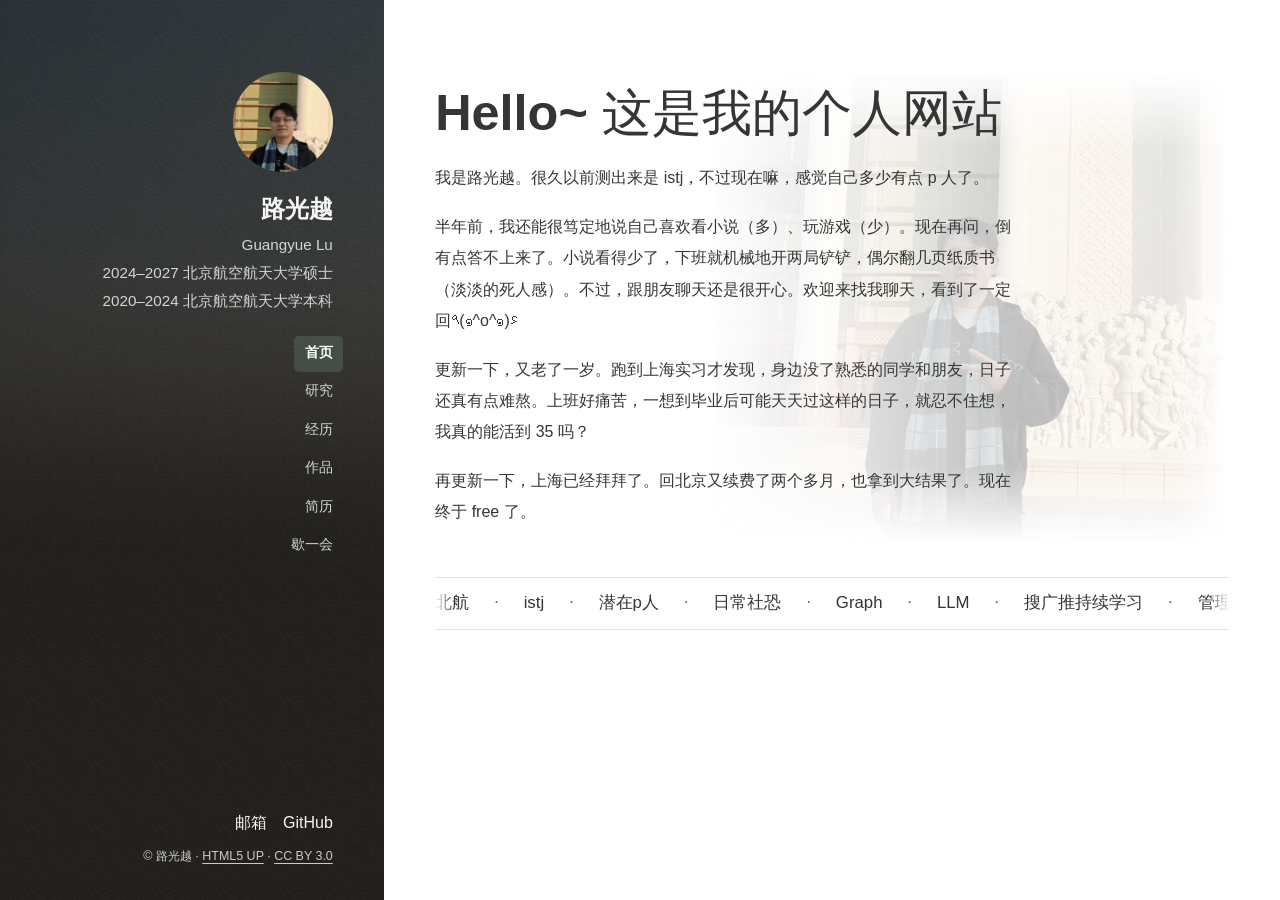
==== commit d1331373: "Refresh homepage introduction and integrate portrait background" ====
--- a/index.html
+++ b/index.html
@@ -5,7 +5,7 @@
 <title>个人主页 | 路光越</title><link rel="canonical" href="https://lugy.me/">
 <meta property="og:type" content="website"><meta property="og:title" content="个人主页 | 路光越"><meta property="og:description" content="路光越的个人网站，写一点关于自己和实习的近况。"><meta property="og:url" content="https://lugy.me/">
 <meta name="twitter:card" content="summary"><meta name="color-scheme" content="light dark">
-<link rel="icon" href="/mark.svg" type="image/svg+xml"><link rel="stylesheet" href="/style.css?v=6"><script defer src="/site.js?v=5"></script>
+<link rel="icon" href="/mark.svg" type="image/svg+xml"><link rel="stylesheet" href="/style.css?v=7"><script defer src="/site.js?v=6"></script>
 </head><body id="top" data-page="home">
 <a class="skip" href="#main">跳到主要内容</a><div class="reading-progress" aria-hidden="true"></div>
 <!-- Sidebar layout adapted from Strata by HTML5 UP (html5up.net), CC BY 3.0. -->
@@ -36,28 +36,12 @@
 <main id="main" tabindex="-1">
   <section class="shell strata-welcome" aria-labelledby="welcome-title">
     <h1 id="welcome-title">Hello~ 这是我的个人网站</h1>
-    <div class="home-intro">
-      <div class="home-copy">
-        <p>我是路光越，<span lang="en">istj</span>（很久之前测的，现在感觉算是 p 人了）。</p>
-        <p>要是半年前，我可以很确定地说，自己平时喜欢看小说（多）、玩游戏（少）。但现在，我也不太确定自己平时爱做些什么了。看小说的时间骤减，下班后就机械地玩两局铲铲，偶尔翻翻纸质书（淡淡的死人感）。要说还有什么让我比较开心的，大概就是和各种朋友聊天了。所以欢迎大家积极评论，看到了一定回٩(๑^o^๑)۶</p>
-        <p>更新一下，又老了一岁。跑到上海实习后才发现，离开熟悉的环境，同学和朋友都不在身边，日子比想象中更难熬。上班好痛苦，一想到毕业后这种状态可能会成为常态，就忍不住怀疑自己真的能活到 35 吗？</p>
-        <p>再更新一下，上海已经拜拜了。在北京又续费了两个多月，也拿到大结果了。现在终于 <span lang="en">free</span> 了。</p>
-      </div>
-      <figure class="life-photo">
-        <a class="life-image" href="/portrait-museum.jpg" aria-haspopup="dialog" aria-label="放大查看党史馆前的照片">
-          <img src="/portrait-museum.jpg" alt="路光越站在党史馆前，身后是立柱和浮雕。" width="1024" height="1818">
-          <span aria-hidden="true">查看照片</span>
-        </a>
-        <figcaption>在党史馆前</figcaption>
-      </figure>
+    <div class="home-copy">
+      <p>我是路光越。很久以前测出来是 <span lang="en">istj</span>，不过现在嘛，感觉自己多少有点 p 人了。</p>
+      <p>半年前，我还能很笃定地说自己喜欢看小说（多）、玩游戏（少）。现在再问，倒有点答不上来了。小说看得少了，下班就机械地开两局铲铲，偶尔翻几页纸质书（淡淡的死人感）。不过，跟朋友聊天还是很开心。欢迎来找我聊天，看到了一定回٩(๑^o^๑)۶</p>
+      <p>更新一下，又老了一岁。跑到上海实习才发现，身边没了熟悉的同学和朋友，日子还真有点难熬。上班好痛苦，一想到毕业后可能天天过这样的日子，就忍不住想，我真的能活到 35 吗？</p>
+      <p>再更新一下，上海已经拜拜了。回北京又续费了两个多月，也拿到大结果了。现在终于 <span lang="en">free</span> 了。</p>
     </div>
-    <dialog class="life-dialog" aria-labelledby="photo-caption">
-      <form method="dialog"><button type="submit" autofocus>关闭</button></form>
-      <figure>
-        <img alt="路光越站在党史馆前，身后是立柱和浮雕。" width="1024" height="1818">
-        <figcaption id="photo-caption">在党史馆前</figcaption>
-      </figure>
-    </dialog>
   </section>
   <div class="shell marquee-wrap">
     <div class="marquee">
--- a/style.css
+++ b/style.css
@@ -172,65 +172,32 @@
 .strata-content .text-link, .strata-content .paper-links a { color: var(--accent); }
 
 [data-page="home"] .strata-content > main { padding-bottom: 3rem; }
-.home-intro {
-  display: grid;
-  grid-template-columns: minmax(0, 1fr) minmax(0, .57fr);
-  align-items: start;
-  gap: clamp(1.25rem, 3vw, 2.5rem);
-}
-.home-copy { max-width: 44em; color: var(--muted); }
+.strata-welcome {
+  --welcome-photo-opacity: .27;
+  position: relative;
+  isolation: isolate;
+  padding-bottom: 1rem;
+}
+.strata-welcome::before {
+  content: "";
+  position: absolute;
+  z-index: -1;
+  inset: clamp(2.5rem, 6vw, 4.5rem) 0 0 34%;
+  background: url("/portrait-museum.jpg") center 59% / cover no-repeat;
+  filter: saturate(.72);
+  opacity: var(--welcome-photo-opacity);
+  mask-image: linear-gradient(90deg, transparent, black 62%, black 89%, transparent),
+              linear-gradient(0deg, transparent, black 16%, black 84%, transparent);
+  mask-composite: intersect;
+  pointer-events: none;
+}
+.home-copy { max-width: 36em; color: var(--ink); }
 .home-copy p { line-height: 1.95; }
 .home-copy p + p { margin-top: 1.1rem; }
-.life-photo { width: 100%; max-width: 21rem; }
-.life-image {
-  display: block;
-  overflow: hidden;
-  position: relative;
-  border-radius: .4rem;
-  background: var(--soft);
-}
-.life-image img {
-  width: 100%;
-  aspect-ratio: 4 / 5;
-  object-fit: cover;
-  object-position: center 69%;
-  display: block;
-}
-.life-image span {
-  position: absolute;
-  bottom: .65rem;
-  right: .65rem;
-  color: white;
-  background: #202522e6;
-  border-radius: .25rem;
-  padding: .3rem .6rem;
-  font-size: .8rem;
-}
-.life-image:hover span { background: #205847; }
-.life-photo figcaption { margin-top: .65rem; font-size: .96rem; color: var(--ink); }
-.life-dialog {
-  inset: 0;
-  width: min(30rem, calc(100% - 2rem));
-  max-height: calc(100% - 2rem);
-  padding: .65rem;
-  background: var(--surface);
-  color: var(--ink);
-  border: 1px solid var(--line);
-  border-radius: .4rem;
-}
-.life-dialog::backdrop { background: #111612df; }
-.life-dialog form { display: flex; justify-content: flex-end; margin-bottom: .4rem; }
-.life-dialog button {
-  min-height: 2.75rem;
-  padding-inline: 1rem;
-  border: 1px solid var(--line);
-  border-radius: .35rem;
-  background: var(--soft);
-  color: var(--ink);
-}
-.life-dialog img { display: block; width: auto; max-height: 71dvh; margin-inline: auto; }
-.life-dialog figcaption { margin-top: .45rem; text-align: center; }
-body:has(.life-dialog[open]) { overflow: hidden; }
+
+@media (prefers-color-scheme: dark) {
+  .strata-welcome { --welcome-photo-opacity: .20; }
+}
 
 .strata-content .marquee-wrap { margin-top: 2.1rem; padding-block: .7rem .8rem; }
 .strata-content .marquee-group span { font-size: clamp(.9rem, 1.8vw, 1.05rem); }
@@ -303,7 +270,11 @@
 }
 
 @media (max-width: 680px) {
-  .home-intro { grid-template-columns: 1fr; }
+  .strata-welcome::before {
+    inset: 2rem 0 0;
+    opacity: calc(var(--welcome-photo-opacity) * .6);
+    mask-image: radial-gradient(ellipse at 62% 53%, black 16%, transparent 75%);
+  }
 }
 
 @media (max-width: 600px) {
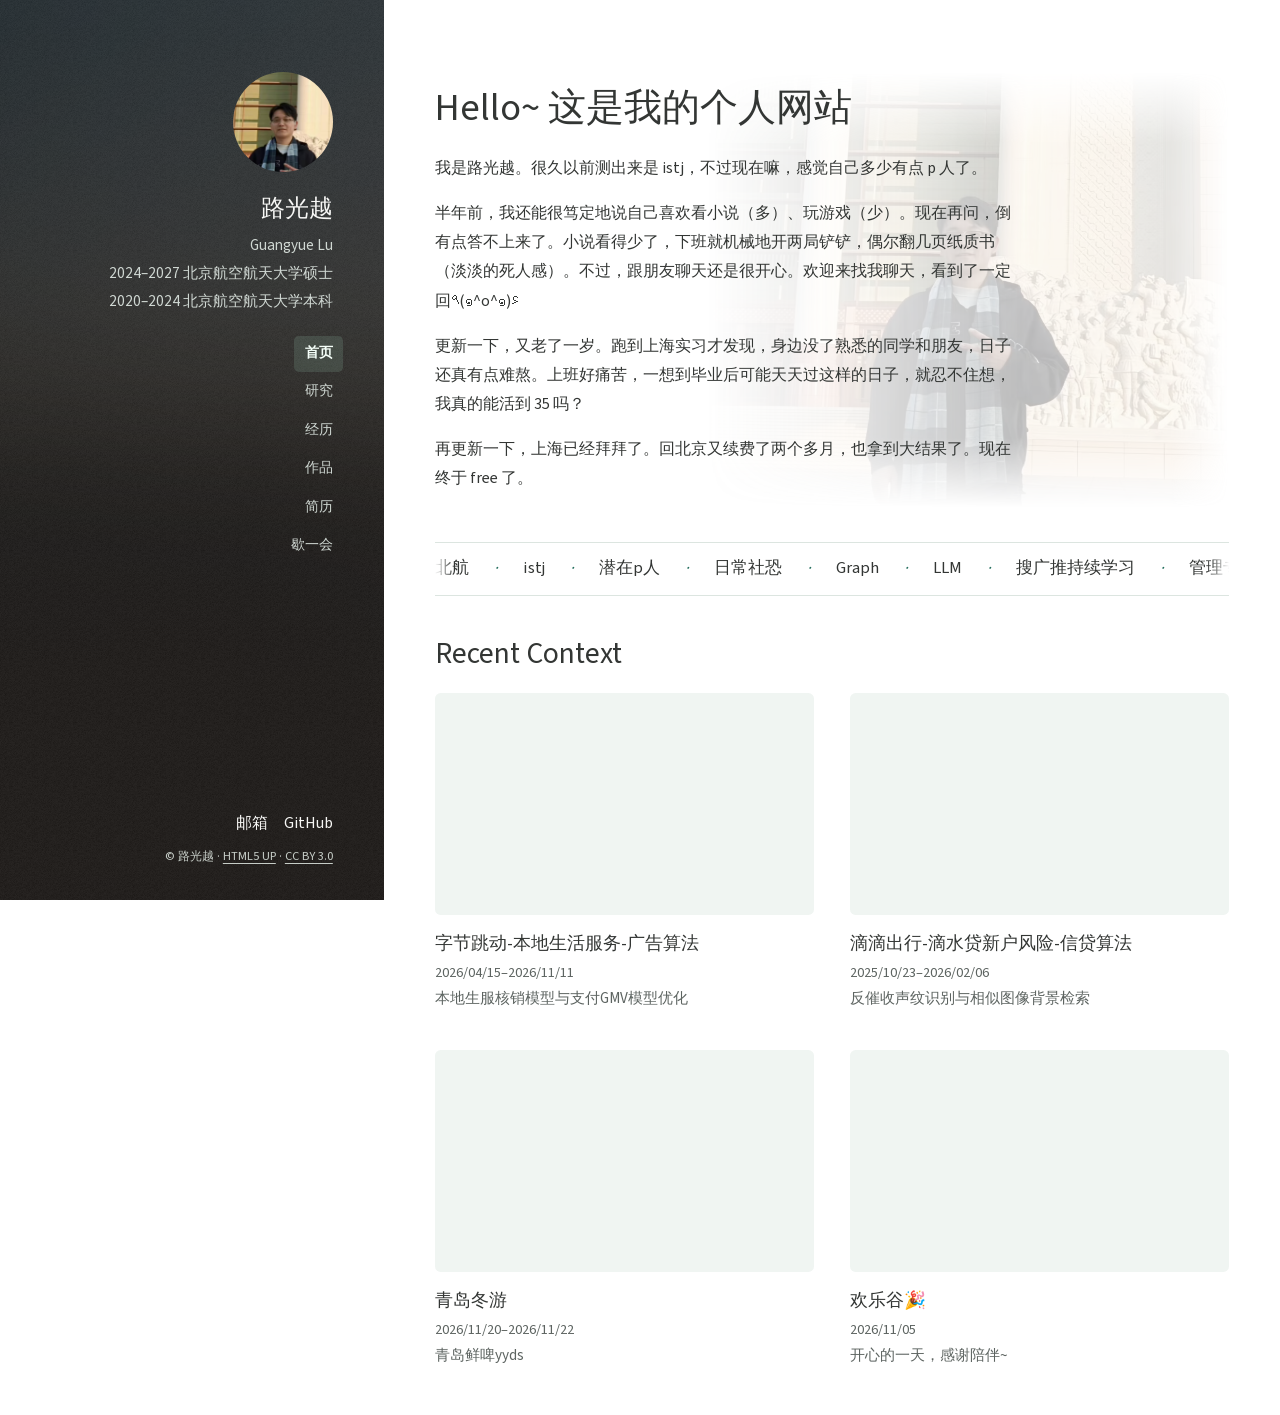
==== commit eb7a67c6: "Add Recent Context cards and refine Strata typography" ====
--- a/index.html
+++ b/index.html
@@ -5,7 +5,7 @@
 <title>个人主页 | 路光越</title><link rel="canonical" href="https://lugy.me/">
 <meta property="og:type" content="website"><meta property="og:title" content="个人主页 | 路光越"><meta property="og:description" content="路光越的个人网站，写一点关于自己和实习的近况。"><meta property="og:url" content="https://lugy.me/">
 <meta name="twitter:card" content="summary"><meta name="color-scheme" content="light dark">
-<link rel="icon" href="/mark.svg" type="image/svg+xml"><link rel="stylesheet" href="/style.css?v=7"><script defer src="/site.js?v=6"></script>
+<link rel="icon" href="/mark.svg" type="image/svg+xml"><link rel="stylesheet" href="/style.css?v=8"><script defer src="/site.js?v=6"></script>
 </head><body id="top" data-page="home">
 <a class="skip" href="#main">跳到主要内容</a><div class="reading-progress" aria-hidden="true"></div>
 <!-- Sidebar layout adapted from Strata by HTML5 UP (html5up.net), CC BY 3.0. -->
@@ -61,6 +61,35 @@
       </div>
     </div>
   </div>
+  <section id="recent-context" class="shell recent-context" aria-labelledby="recent-context-title">
+    <h2 id="recent-context-title" lang="en">Recent Context</h2>
+    <div class="context-grid">
+      <article class="context-item">
+        <div class="context-photo"></div>
+        <h3><a href="/experience/#bytedance">字节跳动-本地生活服务-广告算法</a></h3>
+        <p class="context-date"><time datetime="2026-04-15">2026/04/15</time>–<time datetime="2026-11-11">2026/11/11</time></p>
+        <p>本地生服核销模型与支付GMV模型优化</p>
+      </article>
+      <article class="context-item">
+        <div class="context-photo"></div>
+        <h3><a href="/experience/#didi">滴滴出行-滴水贷新户风险-信贷算法</a></h3>
+        <p class="context-date"><time datetime="2025-10-23">2025/10/23</time>–<time datetime="2026-02-06">2026/02/06</time></p>
+        <p>反催收声纹识别与相似图像背景检索</p>
+      </article>
+      <article class="context-item">
+        <div class="context-photo"></div>
+        <h3>青岛冬游</h3>
+        <p class="context-date"><time datetime="2026-11-20">2026/11/20</time>–<time datetime="2026-11-22">2026/11/22</time></p>
+        <p>青岛鲜啤yyds</p>
+      </article>
+      <article class="context-item">
+        <div class="context-photo"></div>
+        <h3>欢乐谷🎉</h3>
+        <p class="context-date"><time datetime="2026-11-05">2026/11/05</time></p>
+        <p>开心的一天，感谢陪伴~</p>
+      </article>
+    </div>
+  </section>
 </main>
 </div>
 </body></html>
--- a/style.css
+++ b/style.css
@@ -1,4 +1,12 @@
-:root{color-scheme:light;--paper:#f5f1e9;--surface:#fffdf7;--ink:#252721;--muted:#5e6258;--green:#283e35;--accent:#836140;--line:#d8d2c5;--soft:#eae2d3;--on-green:#f7f2e7;--green-muted:#d2ddcf;--game-back:#283e35;--shadow:0 18px 50px #2527210b;font-family:"PingFang SC","Microsoft YaHei","Segoe UI",sans-serif;color:var(--ink);background:var(--paper)}
+@font-face {
+  font-family: "Source Sans 3";
+  src: url("/fonts/source-sans-3-regular.woff2") format("woff2");
+  font-style: normal;
+  font-weight: 400;
+  font-display: swap;
+}
+
+:root{color-scheme:light;--paper:#f5f1e9;--surface:#fffdf7;--ink:#252721;--muted:#5e6258;--green:#283e35;--accent:#836140;--line:#d8d2c5;--soft:#eae2d3;--on-green:#f7f2e7;--green-muted:#d2ddcf;--game-back:#283e35;--shadow:0 18px 50px #2527210b;font-family:"Source Sans 3","PingFang SC","Microsoft YaHei",Helvetica,Arial,sans-serif;color:var(--ink);background:var(--paper)}
 @media(prefers-color-scheme:dark){:root{color-scheme:dark;--paper:#171c1a;--surface:#202723;--ink:#edf1e8;--muted:#b1bcae;--green:#344c40;--accent:#dcbd8c;--line:#425046;--soft:#2a342e;--on-green:#f7f2e7;--green-muted:#d1e0d1;--game-back:#3a5546;--shadow:0 18px 50px #0002}}
 *,*::before,*::after{box-sizing:border-box}html{scroll-behavior:smooth;scroll-padding-top:150px}body{margin:0}main{min-height:55vh}p,h1,h2,h3,figure{margin:0}p{line-height:1.85}h1,h2,h3{text-wrap:balance}h1{font-size:clamp(46px,13vw,74px);line-height:1.14;letter-spacing:-.045em}h2{font-size:clamp(28px,7vw,44px);line-height:1.3;letter-spacing:-.03em}h3{font-size:22px;line-height:1.45}a{color:inherit;text-decoration:none}a:hover{text-decoration:underline;text-underline-offset:5px}button,select,input{font:inherit}button{cursor:pointer}button:disabled{opacity:.55;cursor:default}a:focus-visible,button:focus-visible,select:focus-visible,summary:focus-visible{outline:3px solid var(--accent);outline-offset:4px}[hidden]{display:none!important}img{max-width:100%;height:auto}svg{max-width:100%}.shell{width:calc(100% - 36px);max-width:1160px;margin-inline:auto}.sr-only{position:absolute;width:1px;height:1px;overflow:hidden;clip-path:inset(50%)}.skip{position:fixed;top:8px;left:12px;padding:12px;background:var(--surface);transform:translateY(-160%);z-index:30}.skip:focus{transform:none}.reading-progress{height:3px;background:var(--accent);position:fixed;top:0;left:0;width:0;z-index:50}
 .header{position:sticky;top:0;z-index:10;background:var(--paper);border-bottom:1px solid var(--line)}.nav-bar{display:grid;grid-template-columns:1fr auto;gap:4px 12px;padding-block:12px}.brand{display:flex;align-items:center;gap:10px;font-weight:700;font-size:18px;min-height:44px}.brand small{display:none;font-size:12px;font-weight:400;color:var(--muted);margin-top:3px}.brand:hover{text-decoration:none}.nav-tools{display:flex;gap:8px;align-items:center}.menu-toggle{border:1px solid var(--line);min-height:44px;padding:8px;background:var(--surface);color:var(--ink);border-radius:5px}nav{grid-column:1/-1;display:flex;flex-wrap:wrap;gap:3px 8px;padding-block:8px}nav a{padding:9px 10px;min-height:44px;font-size:14px;border-bottom:2px solid transparent}nav a[aria-current="page"]{border-color:var(--accent);font-weight:600}body.js nav{display:none}body.js nav.is-open{display:flex}
@@ -98,7 +106,7 @@
   margin-top: 1.25rem;
   font-size: 1.5rem;
   line-height: 1.4;
-  font-weight: 600;
+  font-weight: 400;
 }
 .strata-profile-copy {
   color: #d0d8d3;
@@ -172,6 +180,11 @@
 .strata-content .text-link, .strata-content .paper-links a { color: var(--accent); }
 
 [data-page="home"] .strata-content > main { padding-bottom: 3rem; }
+.strata-welcome h1 {
+  font-size: clamp(1.8rem, 3vw, 2.65rem);
+  font-weight: 400;
+  line-height: 1.4;
+}
 .strata-welcome {
   --welcome-photo-opacity: .27;
   position: relative;
@@ -192,8 +205,8 @@
   pointer-events: none;
 }
 .home-copy { max-width: 36em; color: var(--ink); }
-.home-copy p { line-height: 1.95; }
-.home-copy p + p { margin-top: 1.1rem; }
+.home-copy p { line-height: 1.82; }
+.home-copy p + p { margin-top: 1rem; }
 
 @media (prefers-color-scheme: dark) {
   .strata-welcome { --welcome-photo-opacity: .20; }
@@ -205,6 +218,50 @@
 .strata-content .marquee.is-running {
   mask-image: linear-gradient(90deg, transparent, black 1.2rem, black calc(100% - 1.2rem), transparent);
 }
+/* Strata-style photo grid for recent updates. */
+.recent-context { padding-top: clamp(1.6rem, 3vw, 2.4rem); }
+.recent-context h2 {
+  font-size: clamp(1.55rem, 2.6vw, 1.85rem);
+  font-weight: 400;
+  line-height: 1.35;
+  margin-bottom: 1.2rem;
+}
+.context-grid {
+  display: grid;
+  grid-template-columns: repeat(2, minmax(0, 1fr));
+  column-gap: clamp(1.25rem, 3vw, 2.25rem);
+  row-gap: clamp(1.8rem, 4vw, 2.5rem);
+}
+.context-photo {
+  aspect-ratio: 370 / 217;
+  margin-bottom: 1rem;
+  overflow: hidden;
+  border-radius: .35rem;
+  background: var(--soft);
+}
+.context-photo img {
+  display: block;
+  width: 100%;
+  height: 100%;
+  object-fit: cover;
+}
+.context-item h3 {
+  margin-bottom: .35rem;
+  font-size: 1.1rem;
+  font-weight: 400;
+}
+.context-item h3 a:hover { color: var(--accent); }
+.context-item p {
+  color: var(--muted);
+  font-size: .95rem;
+  line-height: 1.5;
+}
+.context-item .context-date {
+  margin-bottom: .2rem;
+  font-size: .9rem;
+  font-variant-numeric: tabular-nums;
+}
+
 .strata-content .paper {
   background: var(--surface);
   color: var(--ink);
@@ -279,6 +336,7 @@
 
 @media (max-width: 600px) {
   :root { --strata-gutter: 1.25rem; }
+  .context-grid { grid-template-columns: 1fr; }
   .strata-content .method-flow { grid-template-columns: 1fr; }
   .strata-content .section { padding-top: 1.65rem; margin-top: 2rem; }
 }
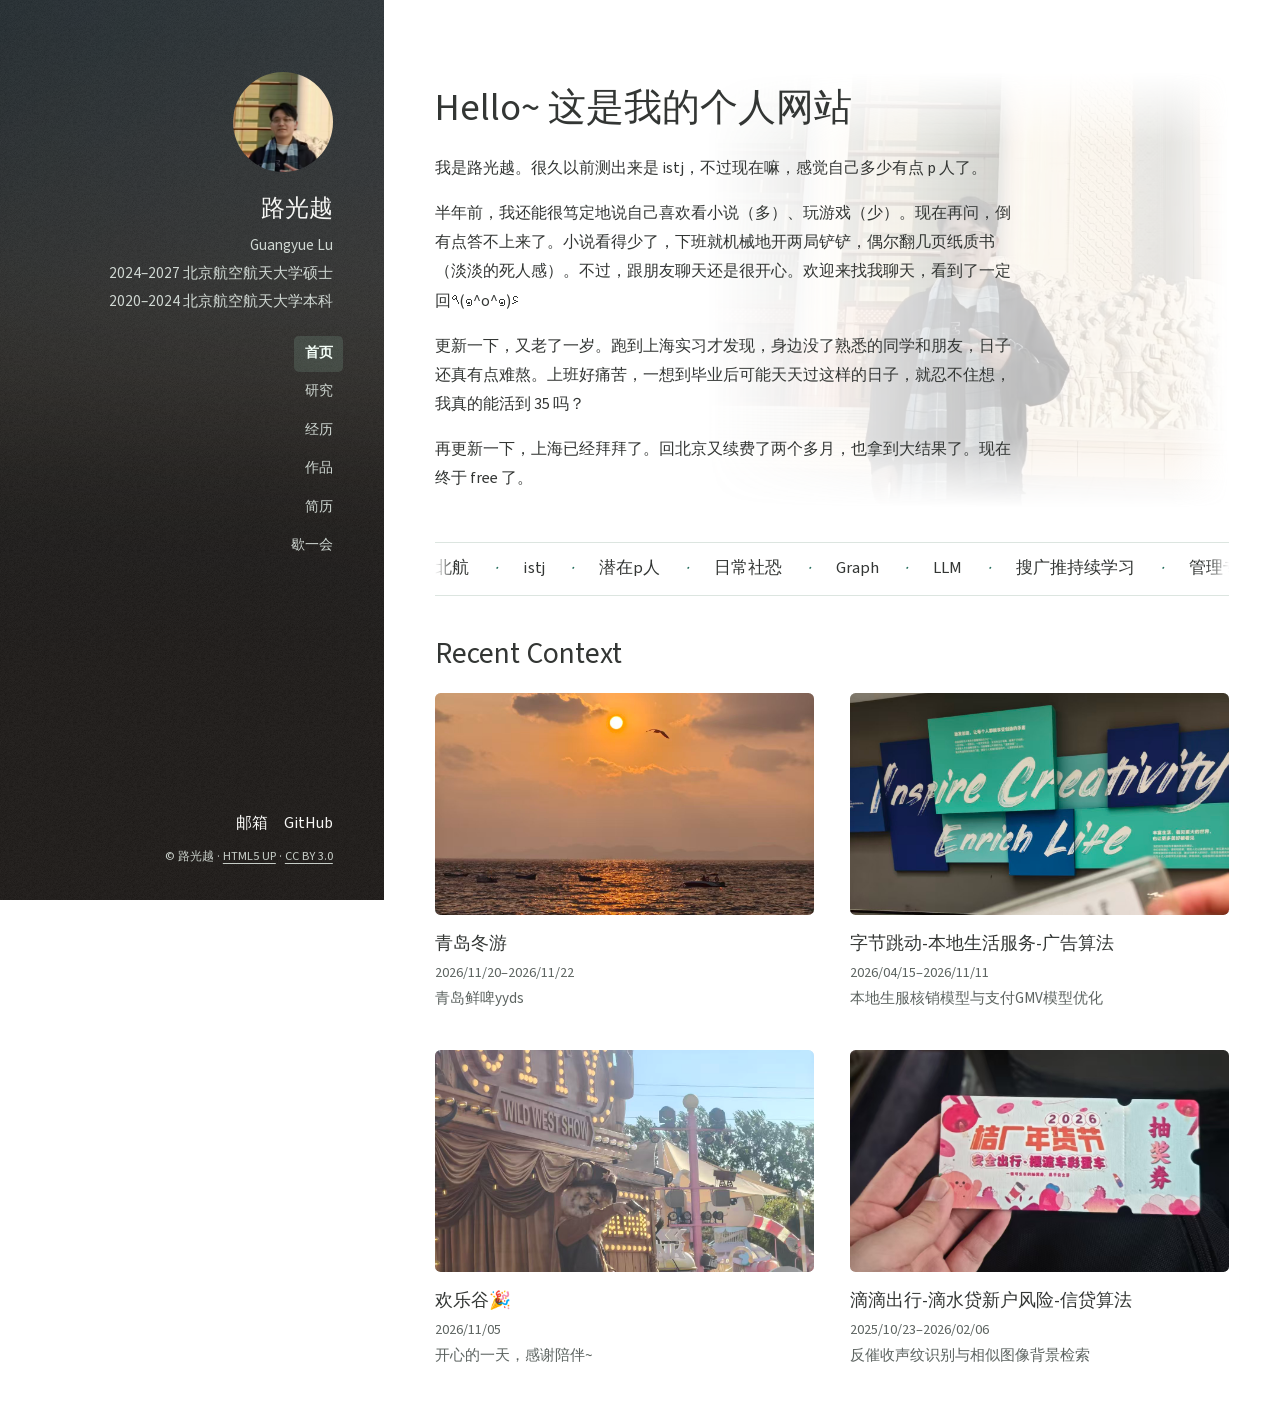
==== commit d9ad149e: "Add photos and sort Recent Context by end date" ====
--- a/index.html
+++ b/index.html
@@ -5,7 +5,7 @@
 <title>个人主页 | 路光越</title><link rel="canonical" href="https://lugy.me/">
 <meta property="og:type" content="website"><meta property="og:title" content="个人主页 | 路光越"><meta property="og:description" content="路光越的个人网站，写一点关于自己和实习的近况。"><meta property="og:url" content="https://lugy.me/">
 <meta name="twitter:card" content="summary"><meta name="color-scheme" content="light dark">
-<link rel="icon" href="/mark.svg" type="image/svg+xml"><link rel="stylesheet" href="/style.css?v=8"><script defer src="/site.js?v=6"></script>
+<link rel="icon" href="/mark.svg" type="image/svg+xml"><link rel="stylesheet" href="/style.css?v=9"><script defer src="/site.js?v=6"></script>
 </head><body id="top" data-page="home">
 <a class="skip" href="#main">跳到主要内容</a><div class="reading-progress" aria-hidden="true"></div>
 <!-- Sidebar layout adapted from Strata by HTML5 UP (html5up.net), CC BY 3.0. -->
@@ -65,28 +65,36 @@
     <h2 id="recent-context-title" lang="en">Recent Context</h2>
     <div class="context-grid">
       <article class="context-item">
-        <div class="context-photo"></div>
+        <div class="context-photo context-photo-qingdao">
+          <img src="/recent-photos/qingdao.jpg" alt="青岛海边的落日、海鸟和渔船" width="1279" height="1706" loading="lazy" decoding="async">
+        </div>
+        <h3>青岛冬游</h3>
+        <p class="context-date"><time datetime="2026-11-20">2026/11/20</time>–<time datetime="2026-11-22">2026/11/22</time></p>
+        <p>青岛鲜啤yyds</p>
+      </article>
+      <article class="context-item">
+        <div class="context-photo context-photo-bytedance">
+          <img src="/recent-photos/bytedance.jpg" alt="字节跳动办公区的彩色标语墙" width="1279" height="1706" loading="lazy" decoding="async">
+        </div>
         <h3><a href="/experience/#bytedance">字节跳动-本地生活服务-广告算法</a></h3>
         <p class="context-date"><time datetime="2026-04-15">2026/04/15</time>–<time datetime="2026-11-11">2026/11/11</time></p>
         <p>本地生服核销模型与支付GMV模型优化</p>
       </article>
       <article class="context-item">
-        <div class="context-photo"></div>
+        <div class="context-photo context-photo-happy-valley">
+          <img src="/recent-photos/happy-valley.jpg" alt="欢乐谷西部主题舞台上的演出" width="1279" height="1706" loading="lazy" decoding="async">
+        </div>
+        <h3>欢乐谷🎉</h3>
+        <p class="context-date"><time datetime="2026-11-05">2026/11/05</time></p>
+        <p>开心的一天，感谢陪伴~</p>
+      </article>
+      <article class="context-item">
+        <div class="context-photo context-photo-didi">
+          <img src="/recent-photos/didi.jpg" alt="滴滴桔厂年货节的抽奖券" width="1080" height="1440" loading="lazy" decoding="async">
+        </div>
         <h3><a href="/experience/#didi">滴滴出行-滴水贷新户风险-信贷算法</a></h3>
         <p class="context-date"><time datetime="2025-10-23">2025/10/23</time>–<time datetime="2026-02-06">2026/02/06</time></p>
         <p>反催收声纹识别与相似图像背景检索</p>
-      </article>
-      <article class="context-item">
-        <div class="context-photo"></div>
-        <h3>青岛冬游</h3>
-        <p class="context-date"><time datetime="2026-11-20">2026/11/20</time>–<time datetime="2026-11-22">2026/11/22</time></p>
-        <p>青岛鲜啤yyds</p>
-      </article>
-      <article class="context-item">
-        <div class="context-photo"></div>
-        <h3>欢乐谷🎉</h3>
-        <p class="context-date"><time datetime="2026-11-05">2026/11/05</time></p>
-        <p>开心的一天，感谢陪伴~</p>
       </article>
     </div>
   </section>
--- a/style.css
+++ b/style.css
@@ -244,7 +244,12 @@
   width: 100%;
   height: 100%;
   object-fit: cover;
-}
+  object-position: center var(--context-photo-position, 50%);
+}
+.context-photo-qingdao { --context-photo-position: 36%; }
+.context-photo-bytedance { --context-photo-position: 20%; }
+.context-photo-happy-valley { --context-photo-position: 22%; }
+.context-photo-didi { --context-photo-position: 70%; }
 .context-item h3 {
   margin-bottom: .35rem;
   font-size: 1.1rem;
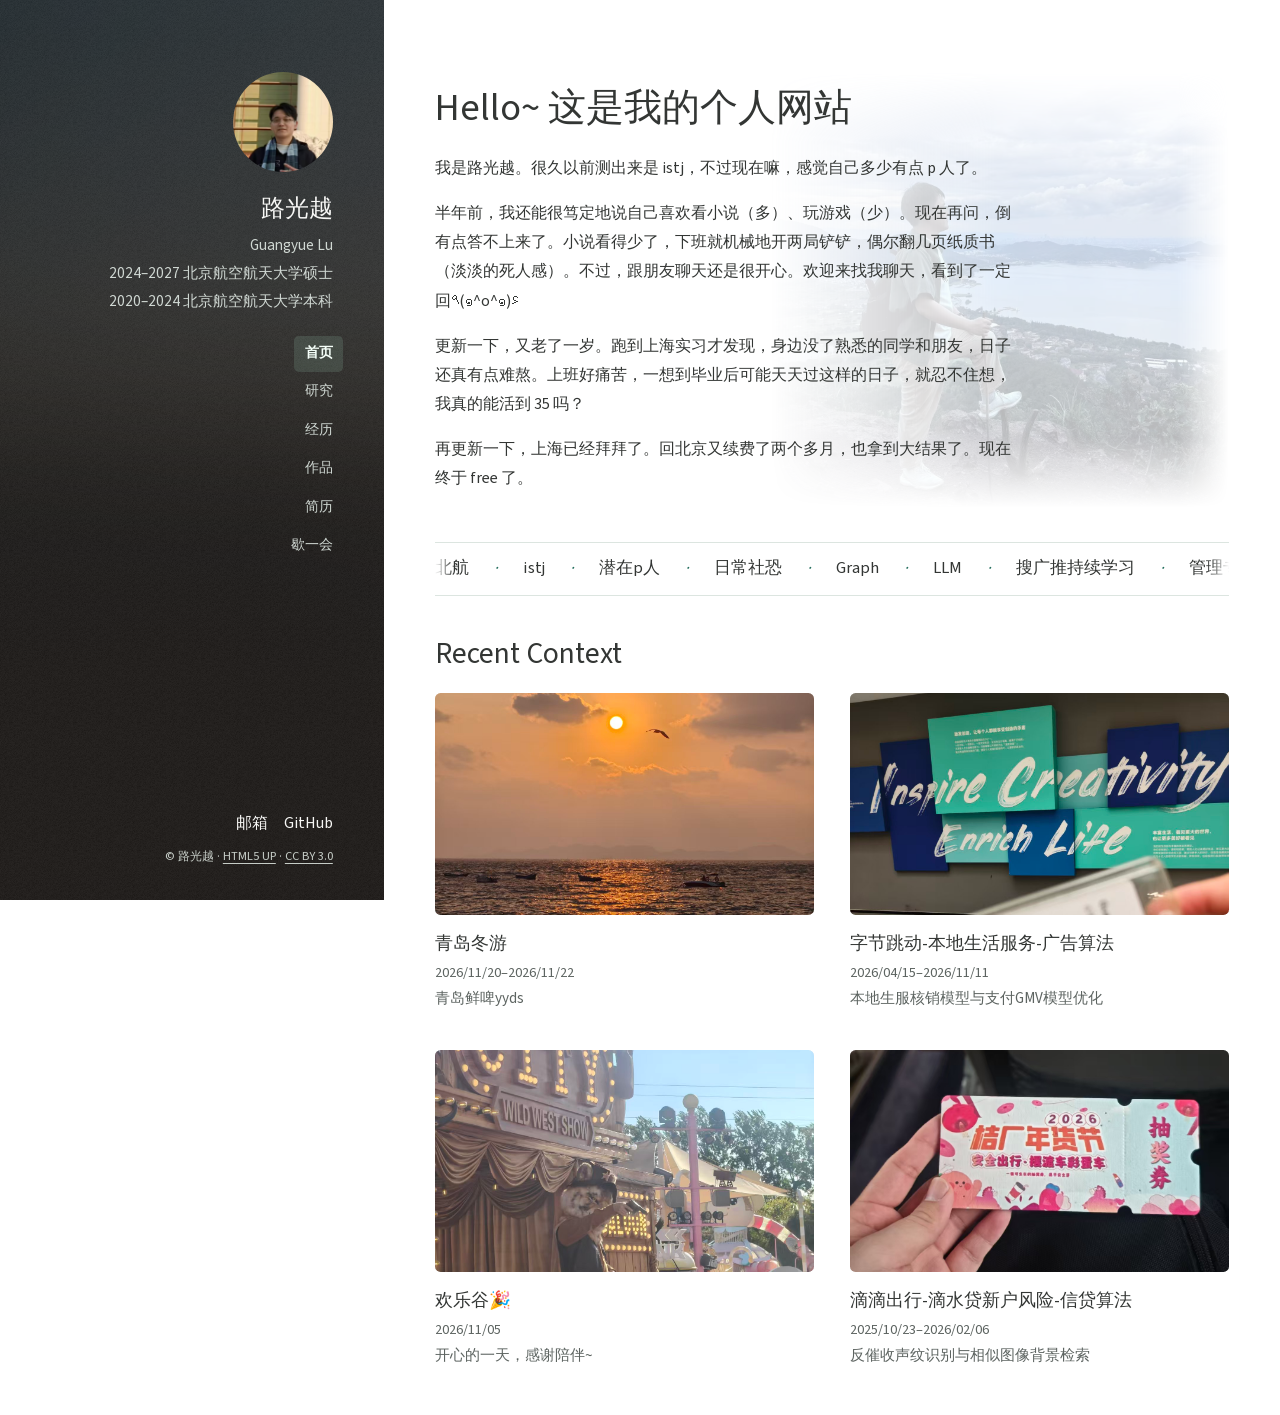
==== commit 85ce5caf: "Use mountain photo behind the homepage introduction" ====
--- a/index.html
+++ b/index.html
@@ -5,7 +5,7 @@
 <title>个人主页 | 路光越</title><link rel="canonical" href="https://lugy.me/">
 <meta property="og:type" content="website"><meta property="og:title" content="个人主页 | 路光越"><meta property="og:description" content="路光越的个人网站，写一点关于自己和实习的近况。"><meta property="og:url" content="https://lugy.me/">
 <meta name="twitter:card" content="summary"><meta name="color-scheme" content="light dark">
-<link rel="icon" href="/mark.svg" type="image/svg+xml"><link rel="stylesheet" href="/style.css?v=9"><script defer src="/site.js?v=6"></script>
+<link rel="icon" href="/mark.svg" type="image/svg+xml"><link rel="stylesheet" href="/style.css?v=11"><script defer src="/site.js?v=7"></script>
 </head><body id="top" data-page="home">
 <a class="skip" href="#main">跳到主要内容</a><div class="reading-progress" aria-hidden="true"></div>
 <!-- Sidebar layout adapted from Strata by HTML5 UP (html5up.net), CC BY 3.0. -->
@@ -65,38 +65,43 @@
     <h2 id="recent-context-title" lang="en">Recent Context</h2>
     <div class="context-grid">
       <article class="context-item">
-        <div class="context-photo context-photo-qingdao">
+        <a class="context-photo context-photo-qingdao" href="/recent-photos/qingdao.jpg" aria-label="查看青岛冬游原图">
           <img src="/recent-photos/qingdao.jpg" alt="青岛海边的落日、海鸟和渔船" width="1279" height="1706" loading="lazy" decoding="async">
-        </div>
+        </a>
         <h3>青岛冬游</h3>
         <p class="context-date"><time datetime="2026-11-20">2026/11/20</time>–<time datetime="2026-11-22">2026/11/22</time></p>
         <p>青岛鲜啤yyds</p>
       </article>
       <article class="context-item">
-        <div class="context-photo context-photo-bytedance">
+        <a class="context-photo context-photo-bytedance" href="/recent-photos/bytedance.jpg" aria-label="查看字节跳动原图">
           <img src="/recent-photos/bytedance.jpg" alt="字节跳动办公区的彩色标语墙" width="1279" height="1706" loading="lazy" decoding="async">
-        </div>
+        </a>
         <h3><a href="/experience/#bytedance">字节跳动-本地生活服务-广告算法</a></h3>
         <p class="context-date"><time datetime="2026-04-15">2026/04/15</time>–<time datetime="2026-11-11">2026/11/11</time></p>
         <p>本地生服核销模型与支付GMV模型优化</p>
       </article>
       <article class="context-item">
-        <div class="context-photo context-photo-happy-valley">
+        <a class="context-photo context-photo-happy-valley" href="/recent-photos/happy-valley.jpg" aria-label="查看欢乐谷原图">
           <img src="/recent-photos/happy-valley.jpg" alt="欢乐谷西部主题舞台上的演出" width="1279" height="1706" loading="lazy" decoding="async">
-        </div>
+        </a>
         <h3>欢乐谷🎉</h3>
         <p class="context-date"><time datetime="2026-11-05">2026/11/05</time></p>
         <p>开心的一天，感谢陪伴~</p>
       </article>
       <article class="context-item">
-        <div class="context-photo context-photo-didi">
+        <a class="context-photo context-photo-didi" href="/recent-photos/didi.jpg" aria-label="查看滴滴出行原图">
           <img src="/recent-photos/didi.jpg" alt="滴滴桔厂年货节的抽奖券" width="1080" height="1440" loading="lazy" decoding="async">
-        </div>
+        </a>
         <h3><a href="/experience/#didi">滴滴出行-滴水贷新户风险-信贷算法</a></h3>
         <p class="context-date"><time datetime="2025-10-23">2025/10/23</time>–<time datetime="2026-02-06">2026/02/06</time></p>
         <p>反催收声纹识别与相似图像背景检索</p>
       </article>
     </div>
+    <dialog class="context-viewer" aria-label="查看原图">
+      <form class="context-viewer-tools" method="dialog">
+        <button autofocus>关闭</button>
+      </form>
+    </dialog>
   </section>
 </main>
 </div>
--- a/style.css
+++ b/style.css
@@ -195,11 +195,11 @@
   content: "";
   position: absolute;
   z-index: -1;
-  inset: clamp(2.5rem, 6vw, 4.5rem) 0 0 34%;
-  background: url("/portrait-museum.jpg") center 59% / cover no-repeat;
+  inset: clamp(2.5rem, 6vw, 4.5rem) 0 0 42%;
+  background: url("/portrait-mountain.jpg") 28% center / cover no-repeat;
   filter: saturate(.72);
   opacity: var(--welcome-photo-opacity);
-  mask-image: linear-gradient(90deg, transparent, black 62%, black 89%, transparent),
+  mask-image: linear-gradient(90deg, transparent, black 49%, black 89%, transparent),
               linear-gradient(0deg, transparent, black 16%, black 84%, transparent);
   mask-composite: intersect;
   pointer-events: none;
@@ -233,11 +233,13 @@
   row-gap: clamp(1.8rem, 4vw, 2.5rem);
 }
 .context-photo {
+  display: block;
   aspect-ratio: 370 / 217;
   margin-bottom: 1rem;
   overflow: hidden;
   border-radius: .35rem;
   background: var(--soft);
+  cursor: zoom-in;
 }
 .context-photo img {
   display: block;
@@ -265,6 +267,40 @@
   margin-bottom: .2rem;
   font-size: .9rem;
   font-variant-numeric: tabular-nums;
+}
+.context-viewer {
+  width: fit-content;
+  max-width: calc(100% - 1rem);
+  max-height: calc(100% - 1rem);
+  padding: .65rem;
+  border: 1px solid var(--line);
+  border-radius: .4rem;
+  background: var(--surface);
+  color: var(--ink);
+}
+.context-viewer:not([open]) { display: none; }
+.context-viewer::backdrop { background: #141a18e6; }
+.context-viewer-tools {
+  display: flex;
+  justify-content: flex-end;
+  margin-bottom: .5rem;
+}
+.context-viewer-tools button {
+  min-height: 2.75rem;
+  padding: .35rem .8rem;
+  border: 1px solid var(--line);
+  border-radius: .35rem;
+  color: var(--ink);
+  background: var(--soft);
+}
+.context-viewer img {
+  display: block;
+  width: auto;
+  height: auto;
+  max-width: 100%;
+  max-height: calc(100dvh - 5.5rem);
+  margin-inline: auto;
+  object-fit: contain;
 }
 
 .strata-content .paper {
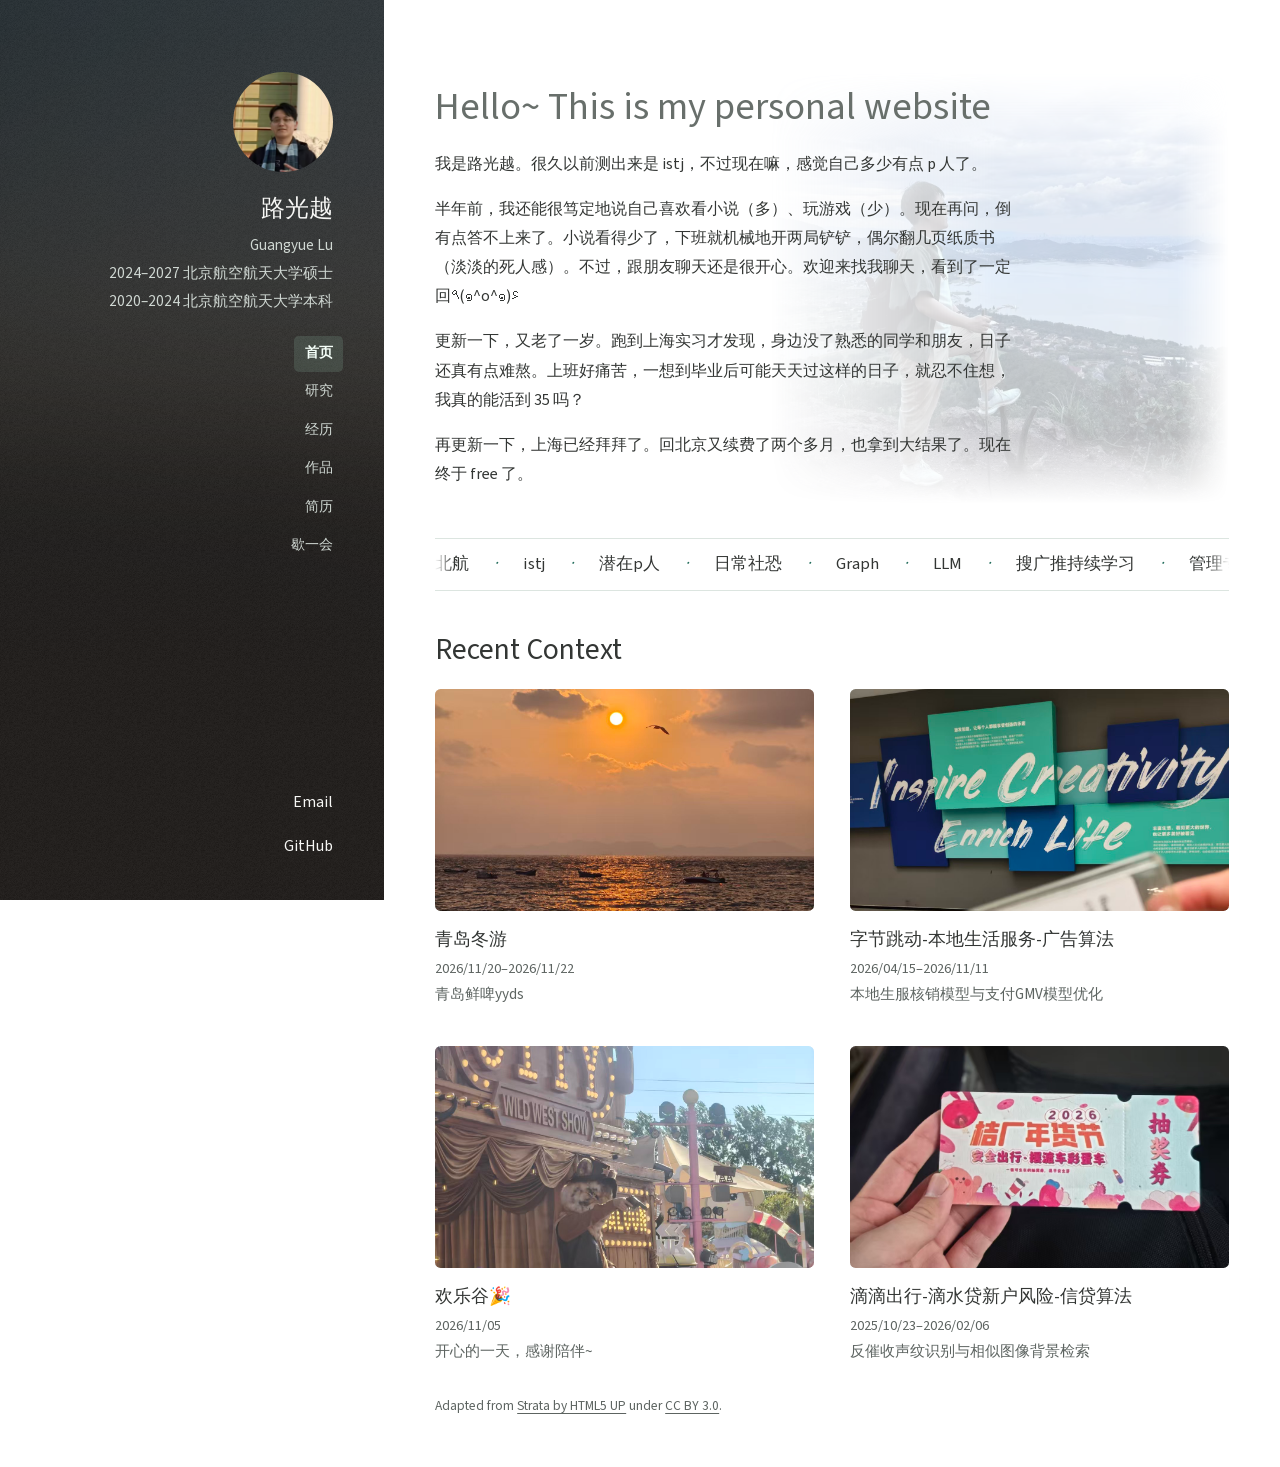
==== commit c84ad0ca: "Refine page headings, research cards, and contact layout" ====
--- a/index.html
+++ b/index.html
@@ -2,10 +2,10 @@
 <html lang="zh-CN"><head>
 <meta charset="utf-8"><meta name="viewport" content="width=device-width, initial-scale=1">
 <meta name="description" content="路光越的个人网站，写一点关于自己和实习的近况。"><meta name="theme-color" content="#ffffff" media="(prefers-color-scheme: light)"><meta name="theme-color" content="#191b1b" media="(prefers-color-scheme: dark)">
-<title>个人主页 | 路光越</title><link rel="canonical" href="https://lugy.me/">
-<meta property="og:type" content="website"><meta property="og:title" content="个人主页 | 路光越"><meta property="og:description" content="路光越的个人网站，写一点关于自己和实习的近况。"><meta property="og:url" content="https://lugy.me/">
+<title>Home | Guangyue Lu</title><link rel="canonical" href="https://lugy.me/">
+<meta property="og:type" content="website"><meta property="og:title" content="Home | Guangyue Lu"><meta property="og:description" content="路光越的个人网站，写一点关于自己和实习的近况。"><meta property="og:url" content="https://lugy.me/">
 <meta name="twitter:card" content="summary"><meta name="color-scheme" content="light dark">
-<link rel="icon" href="/mark.svg" type="image/svg+xml"><link rel="stylesheet" href="/style.css?v=11"><script defer src="/site.js?v=7"></script>
+<link rel="icon" href="/mark.svg" type="image/svg+xml"><link rel="stylesheet" href="/style.css?v=12"><script defer src="/site.js?v=7"></script>
 </head><body id="top" data-page="home">
 <a class="skip" href="#main">跳到主要内容</a><div class="reading-progress" aria-hidden="true"></div>
 <!-- Sidebar layout adapted from Strata by HTML5 UP (html5up.net), CC BY 3.0. -->
@@ -25,17 +25,16 @@
   </nav>
   <div class="strata-sidebar-meta">
     <div class="strata-social">
-      <a href="mailto:2984426953@qq.com">邮箱</a>
-      <a href="https://github.com/lgybuaa">GitHub</a>
+      <a href="mailto:2984426953@qq.com" lang="en">Email</a>
+      <a href="https://github.com/lgybuaa" lang="en">GitHub</a>
     </div>
-    <p>© 路光越 <span aria-hidden="true">·</span> <a href="https://html5up.net/strata">HTML5 UP</a> <span aria-hidden="true">·</span> <a href="https://creativecommons.org/licenses/by/3.0/">CC BY 3.0</a></p>
   </div>
 </header>
 <div class="strata-content">
 
 <main id="main" tabindex="-1">
   <section class="shell strata-welcome" aria-labelledby="welcome-title">
-    <h1 id="welcome-title">Hello~ 这是我的个人网站</h1>
+    <h1 id="welcome-title" class="page-title" lang="en">Hello~ This is my personal website</h1>
     <div class="home-copy">
       <p>我是路光越。很久以前测出来是 <span lang="en">istj</span>，不过现在嘛，感觉自己多少有点 p 人了。</p>
       <p>半年前，我还能很笃定地说自己喜欢看小说（多）、玩游戏（少）。现在再问，倒有点答不上来了。小说看得少了，下班就机械地开两局铲铲，偶尔翻几页纸质书（淡淡的死人感）。不过，跟朋友聊天还是很开心。欢迎来找我聊天，看到了一定回٩(๑^o^๑)۶</p>
@@ -103,6 +102,7 @@
       </form>
     </dialog>
   </section>
+  <p class="shell template-credit" lang="en">Adapted from <a href="https://html5up.net/strata">Strata by HTML5 UP</a> under <a href="https://creativecommons.org/licenses/by/3.0/">CC BY 3.0</a>.</p>
 </main>
 </div>
 </body></html>
--- a/style.css
+++ b/style.css
@@ -23,23 +23,22 @@
 .section{margin-top:66px}.section.tight{margin-top:25px}.section-heading{display:flex;flex-wrap:wrap;align-items:end;justify-content:space-between;gap:16px 30px;margin-bottom:28px}.section-heading>p{color:var(--muted);max-width:28em;font-size:15px}.text-link{display:inline-flex;align-items:center;min-height:44px;font-size:15px;text-decoration:underline;text-underline-offset:5px;margin-top:8px}.site-map{display:grid;grid-template-columns:1fr;border-top:1px solid var(--line)}.map-link{padding:26px 20px;border-bottom:1px solid var(--line);display:block;background:var(--surface)}.map-link>span{font-size:26px;display:block;margin-bottom:12px}.map-link p{font-size:15px;color:var(--muted);margin-bottom:15px}.map-link b{font-size:14px;font-weight:500;color:var(--accent)}.map-link:hover{text-decoration:none;background:var(--soft)}.map-play{background:var(--soft)}.papers{display:grid;grid-template-columns:1fr;gap:20px}.paper{display:flex;flex-direction:column;padding:28px 24px;background:var(--green);color:var(--on-green);border-radius:4px}.paper-alt{background:var(--soft);color:var(--ink)}.venue{font-size:14px;color:var(--green-muted)}.paper-alt .venue{color:var(--muted)}.paper h3{font-size:clamp(40px,8vw,62px);font-family:Georgia,serif;font-weight:400;margin:22px 0 16px;letter-spacing:-.04em}.paper-title{font-weight:600;line-height:1.6!important}.paper p{font-size:15px;margin-bottom:16px}.paper .role{margin-top:auto;color:var(--green-muted);font-size:14px}.paper-alt .role{color:var(--muted)}.paper-links{display:flex;flex-wrap:wrap;gap:8px 16px;border-top:1px solid currentColor;padding-top:8px}.paper-links a{font-size:14px;min-height:44px;padding-block:11px}.chips{display:flex;flex-wrap:wrap;gap:8px;margin:18px 0}.chips span{border:1px solid var(--line);padding:5px 10px;font-size:14px;color:var(--muted);border-radius:3px}.featured-exp{display:grid;grid-template-columns:1fr;gap:22px;padding:28px 0;border-block:1px solid var(--line)}.featured-exp p{color:var(--muted);font-size:16px}
 .page-intro{padding-top:46px;padding-bottom:25px}.page-intro h1{margin-bottom:22px}.page-intro .lead{max-width:37em;font-size:19px;color:var(--muted)}.timeline{padding-bottom:10px}.timeline-item{display:grid;grid-template-columns:18px minmax(0,1fr);gap:12px;position:relative;padding-bottom:38px}.timeline-item .time{grid-column:2;font-size:14px;color:var(--accent);font-variant-numeric:tabular-nums}.timeline-dot{grid-column:1;grid-row:1/3;position:relative;display:grid;justify-items:center}.timeline-dot::before{content:"";position:absolute;width:1px;background:var(--line);top:10px;bottom:-38px;left:8px}.timeline-dot::after{content:"";width:9px;height:9px;position:absolute;top:8px;left:4px;background:var(--accent);border-radius:50%}.timeline-item:last-child .timeline-dot::before{bottom:0}.timeline-item>div:last-child{grid-column:2}.timeline-item h3{font-size:25px}.timeline-item p{font-size:16px}.role{font-size:14px!important;color:var(--muted);margin-block:7px 12px}.work-grid{display:grid;grid-template-columns:1fr;gap:25px;margin-top:25px}.work-grid article,.work-grid>div{border-top:1px solid var(--line);padding-top:22px}.work-grid h3{margin-bottom:12px}.work-grid p{font-size:16px;color:var(--muted)}.public-note{font-size:14px;color:var(--muted);padding:15px 0;border-bottom:1px solid var(--line)}.reflection{background:var(--soft);padding:25px;margin-top:30px}.reflection p{color:var(--muted);margin-top:12px}.article-layout{display:grid;grid-template-columns:1fr;gap:25px;margin-top:30px}.article-layout aside{font-size:15px;display:flex;gap:18px;border-bottom:1px solid var(--line);padding-bottom:15px}.article-layout aside a{text-decoration:underline}.prose{max-width:46em}.prose h2{font-size:28px;margin:28px 0 14px}.prose p{font-size:17px;color:var(--muted)}.method-flow{display:grid;grid-template-columns:1fr;gap:8px;margin-top:24px}.method-flow>div{padding:14px;border:1px solid var(--line);display:flex;gap:16px;align-items:center;background:var(--surface)}.method-flow span{font-size:14px;color:var(--accent)}.method-flow p{font-size:15px}.caption{font-size:13px!important;color:var(--muted);margin-top:12px}.project-list>article{padding:30px 0;border-top:1px solid var(--line);margin-bottom:28px}.project-kind{color:var(--accent);font-size:14px;margin-bottom:14px}.project-list h2{font-size:34px;margin-bottom:18px}.project-list p{max-width:48em;color:var(--muted);font-size:16px;margin-top:12px}.project-list .lead{font-size:21px;color:var(--ink)}
 .resume-actions{display:flex;align-items:center;flex-wrap:wrap;gap:15px;margin-block:16px 30px}.resume-actions p{font-size:14px;color:var(--muted);max-width:33em}.resume-sheet{background:var(--surface);padding:26px 20px;box-shadow:var(--shadow);border:1px solid var(--line);max-width:900px}.resume-sheet>header h2{font-size:30px}.resume-sheet h2 span{font-size:18px;font-weight:400}.resume-sheet>header p{font-size:14px;margin-top:10px;overflow-wrap:anywhere}.resume-sheet section{margin-top:25px}.resume-sheet section h2{font-size:21px;border-bottom:1px solid var(--line);padding-bottom:7px}.resume-sheet h3{font-size:16px;line-height:1.75;margin-top:15px}.resume-sheet h3 span{display:block;font-size:14px;font-weight:400;color:var(--muted)}.resume-sheet p,.resume-sheet li{font-size:15px;line-height:1.85;color:var(--muted)}.resume-sheet ul{padding-left:22px}.resume-sheet li{margin-bottom:8px}
-footer{margin-top:75px;background:var(--green);color:var(--on-green)}.footer-top{display:grid;grid-template-columns:1fr;gap:30px;padding-block:40px}.footer-top h2{font-size:32px;margin-bottom:10px}.footer-top p{font-size:15px;color:var(--green-muted)}.contact-links a{display:flex;flex-wrap:wrap;gap:10px;align-items:center;justify-content:space-between;min-height:50px;border-bottom:1px solid #b1c6b366;padding:12px 0;font-size:15px}.contact-links span{overflow-wrap:anywhere}.footer-bottom{padding-block:20px;border-top:1px solid #b1c6b366;display:flex;flex-wrap:wrap;gap:10px 24px;font-size:13px;color:var(--green-muted)}.footer-bottom a{min-height:44px;display:flex;align-items:center}.error-section{text-align:center}.error-section .hero-graph{width:230px}.error-section .actions{justify-content:center}
+.error-section{text-align:center}.error-section .hero-graph{width:230px}.error-section .actions{justify-content:center}
 .playground{background:var(--surface);padding:20px;border:1px solid var(--line);border-radius:8px}.game-tabs{display:flex;gap:8px;margin-bottom:30px;border-bottom:1px solid var(--line);padding-bottom:12px}.game-tabs button{border:none;min-height:46px;padding:10px 16px;color:var(--muted);background:var(--soft);border-radius:5px}.game-tabs button[aria-selected="true"]{color:var(--on-green);background:var(--green)}.game-heading{display:flex;flex-wrap:wrap;gap:20px;justify-content:space-between}.game-heading h2{font-size:26px}.game-heading p{font-size:15px;color:var(--muted);max-width:35em;margin-top:12px}.game-actions{display:flex;flex-wrap:wrap;gap:8px}.game-status{margin-block:25px;font-size:15px;font-variant-numeric:tabular-nums;color:var(--accent);min-height:27px}.memory-board{display:grid;grid-template-columns:repeat(3,minmax(0,1fr));gap:12px;max-width:650px;margin-inline:auto}.memory-card{background:var(--game-back);color:var(--on-green);border:1px solid var(--line);min-height:84px;aspect-ratio:1.1;display:grid;place-items:center;border-radius:6px;transition:transform .18s,background .18s}.memory-card .shape{width:70%;height:70%;display:none}.memory-card .back-label{font-family:Georgia,serif;font-size:27px}.memory-card.flipped,.memory-card.matched{background:var(--soft);color:var(--ink);transform:rotateY(0)}.memory-card.flipped .shape,.memory-card.matched .shape{display:block}.memory-card.flipped .back-label,.memory-card.matched .back-label{display:none}.memory-card.matched{border:2px solid var(--accent)}.memory-card:disabled{opacity:1}.memory-board.is-paused{opacity:.5;pointer-events:none}.game-result{padding:20px;background:var(--soft);margin-top:20px;line-height:1.8}.game-result button{margin-top:12px}.path-graph{max-width:600px;margin:auto;border:1px solid var(--line);border-radius:6px;background:var(--paper);padding:12px}.path-graph svg{display:block;width:100%;height:auto;touch-action:manipulation}.path-graph .node{cursor:pointer}.path-controls{display:flex;gap:8px;flex-wrap:wrap;justify-content:center;margin-top:18px}.path-controls button{min-width:48px;min-height:48px;border:1px solid var(--line);background:var(--soft);color:var(--ink);border-radius:5px}.path-controls button.current{background:var(--green);color:var(--on-green)}.path-graph .node circle{fill:var(--surface);stroke:var(--muted);stroke-width:1.5}.path-graph .node text{fill:var(--ink)}.path-graph .node.visited circle{fill:var(--soft);stroke:var(--accent)}.path-graph .node.current circle{fill:var(--green)}.path-graph .node.current text{fill:var(--on-green)}
-@media(min-width:600px){.shell{width:calc(100% - 60px)}.brand small{display:block}.hero{padding-block:65px}.site-map{grid-template-columns:repeat(2,minmax(0,1fr));border-left:1px solid var(--line)}.map-link{border-right:1px solid var(--line)}.papers,.work-grid{grid-template-columns:repeat(2,minmax(0,1fr))}.memory-board{grid-template-columns:repeat(4,minmax(0,1fr))}.resume-sheet{padding:40px}.method-flow{grid-template-columns:repeat(2,minmax(0,1fr))}.playground{padding:30px}.footer-top{grid-template-columns:1fr 1fr}}
-@media(min-width:900px){html{scroll-padding-top:105px}.nav-bar{display:flex;align-items:center;padding-block:12px;gap:20px}.nav-tools{order:3}.menu-toggle{display:none}nav,body.js nav{display:flex;flex-wrap:nowrap;padding:0;margin-left:auto;gap:6px}.hero{grid-template-columns:minmax(0,1.25fr) minmax(0,1fr);gap:70px;padding-block:85px 65px}.hero h1{font-size:106px}.hero h1 span{font-size:43px}.hero .lead{font-size:27px}.portrait{width:95%;max-width:390px}.portrait .hero-graph{width:140px}.section{margin-top:92px}.page-intro{padding-top:80px}.page-intro h1{font-size:74px}.featured-exp{grid-template-columns:1fr 1.2fr;gap:50px}.timeline-item{grid-template-columns:210px 20px minmax(0,1fr);gap:18px}.timeline-item .time{grid-column:1;grid-row:1;padding-top:5px}.timeline-dot{grid-column:2;grid-row:1}.timeline-item>div:last-child{grid-column:3;grid-row:1}.article-layout{grid-template-columns:210px minmax(0,1fr);gap:60px}.article-layout aside{align-self:start;position:sticky;top:110px;display:block;border:none}.article-layout aside p{margin-bottom:16px}.prose h2:first-child{margin-top:0}.method-flow{grid-template-columns:repeat(4,minmax(0,1fr))}.method-flow>div{display:block}.method-flow p{margin-top:12px}.footer-bottom{align-items:center;justify-content:space-between}}
+@media(min-width:600px){.shell{width:calc(100% - 60px)}.brand small{display:block}.hero{padding-block:65px}.site-map{grid-template-columns:repeat(2,minmax(0,1fr));border-left:1px solid var(--line)}.map-link{border-right:1px solid var(--line)}.papers,.work-grid{grid-template-columns:repeat(2,minmax(0,1fr))}.memory-board{grid-template-columns:repeat(4,minmax(0,1fr))}.resume-sheet{padding:40px}.method-flow{grid-template-columns:repeat(2,minmax(0,1fr))}.playground{padding:30px}}
+@media(min-width:900px){html{scroll-padding-top:105px}.nav-bar{display:flex;align-items:center;padding-block:12px;gap:20px}.nav-tools{order:3}.menu-toggle{display:none}nav,body.js nav{display:flex;flex-wrap:nowrap;padding:0;margin-left:auto;gap:6px}.hero{grid-template-columns:minmax(0,1.25fr) minmax(0,1fr);gap:70px;padding-block:85px 65px}.hero h1{font-size:106px}.hero h1 span{font-size:43px}.hero .lead{font-size:27px}.portrait{width:95%;max-width:390px}.portrait .hero-graph{width:140px}.section{margin-top:92px}.page-intro{padding-top:80px}.page-intro h1{font-size:74px}.featured-exp{grid-template-columns:1fr 1.2fr;gap:50px}.timeline-item{grid-template-columns:210px 20px minmax(0,1fr);gap:18px}.timeline-item .time{grid-column:1;grid-row:1;padding-top:5px}.timeline-dot{grid-column:2;grid-row:1}.timeline-item>div:last-child{grid-column:3;grid-row:1}.article-layout{grid-template-columns:210px minmax(0,1fr);gap:60px}.article-layout aside{align-self:start;position:sticky;top:110px;display:block;border:none}.article-layout aside p{margin-bottom:16px}.prose h2:first-child{margin-top:0}.method-flow{grid-template-columns:repeat(4,minmax(0,1fr))}.method-flow>div{display:block}.method-flow p{margin-top:12px}}
 @media(prefers-reduced-motion:reduce){html{scroll-behavior:auto}*,*::before,*::after{animation:none!important;transition:none!important}.marquee-group[aria-hidden="true"]{display:none}.marquee-group{justify-content:center}.graph-wave{opacity:.5}}
 @media print{html,body{background:white!important;color:black!important}.header,footer,.reading-progress,.skip,.page-intro,.resume-actions{display:none!important}.resume-sheet{width:100%;max-width:none;padding:0;border:0;box-shadow:none;background:white;color:black}.resume-sheet p,.resume-sheet li,.resume-sheet h3 span{color:#222}.resume-sheet section h2{font-size:16px;border-color:#aaa}.resume-sheet h3{font-size:13px;break-after:avoid}.resume-sheet p,.resume-sheet li{font-size:11px;line-height:1.6}.resume-sheet section{margin-top:15px}.resume-sheet>header h2{font-size:24px}a{color:black}body:not([data-page="resume"]) .resume-sheet{display:none}@page{size:A4;margin:15mm}}
 
-[data-page="research"] .papers{align-items:stretch}
+[data-page="research"] .papers{grid-template-columns:minmax(0,1fr)}
 [data-page="research"] .paper{background:var(--surface);color:var(--ink);border:1px solid var(--line);border-top:4px solid var(--green);box-shadow:var(--shadow)}
 [data-page="research"] .paper-alt{border-top-color:var(--accent)}
 [data-page="research"] .paper .venue{color:var(--accent)}
 [data-page="research"] .paper h2{font-family:Georgia,serif;font-size:clamp(38px,7vw,58px);font-weight:400;margin:8px 0 14px}
-[data-page="research"] .paper .role{margin-top:0;color:var(--muted)}
 [data-page="research"] .paper-links{margin-top:auto;border-color:var(--line)}
 .paper-abstract{padding:clamp(16px,3vw,24px);margin:6px 0 20px;background:var(--soft);border-radius:4px}
 .paper .paper-abstract h3{font-family:inherit;font-size:17px;font-weight:650;letter-spacing:0;margin:0 0 12px}
-.paper-abstract p{color:var(--ink)}
+.paper-abstract p{color:var(--ink);max-width:48em}
 .paper-abstract p:last-child{margin-bottom:0}
 .timeline-item h3 a:hover{text-decoration-color:var(--accent)}
 .experience-detail .section-heading>p{margin:0}
@@ -50,6 +49,7 @@
   --surface: #fff;
   --ink: #333634;
   --muted: #5d6461;
+  --title-ink: #686f6b;
   --accent: #246e5d;
   --green: #286653;
   --soft: #f0f5f2;
@@ -65,6 +65,7 @@
     --surface: #212624;
     --ink: #ecf1ee;
     --muted: #b1bdb6;
+    --title-ink: #c5ceca;
     --accent: #92d7be;
     --green: #2b6352;
     --soft: #242f2a;
@@ -139,10 +140,8 @@
   text-decoration: none;
 }
 .strata-sidebar-meta { margin-top: auto; }
-.strata-social { display: flex; justify-content: flex-end; gap: 1rem; }
+.strata-social { display: flex; flex-direction: column; align-items: flex-end; }
 .strata-social a { display: inline-flex; align-items: center; min-height: 2.75rem; }
-.strata-sidebar-meta p { color: #c6cdc7; font-size: .78rem; }
-.strata-sidebar-meta p a { text-decoration: underline; text-underline-offset: 3px; }
 
 .strata-content { margin-left: var(--strata-sidebar-width); }
 .strata-content > main, .strata-content > footer {
@@ -153,12 +152,20 @@
 .strata-welcome, .strata-content .page-intro {
   padding-top: clamp(3.75rem, 9vh, 6.5rem);
 }
-.strata-welcome h1, .strata-content .page-intro h1 {
-  font-weight: 550;
-  font-size: clamp(2rem, 4vw, 3.15rem);
-  line-height: 1.25;
-  margin-bottom: 1.15rem;
-}
+.strata-content .page-title {
+  color: var(--title-ink);
+  font-size: clamp(1.8rem, 3vw, 2.65rem);
+  font-weight: 400;
+  line-height: 1.35;
+  margin-bottom: 1rem;
+}
+.page-intro .page-tagline {
+  font-size: clamp(1.2rem, 2.2vw, 1.55rem);
+  line-height: 1.45;
+  margin-bottom: .65rem;
+}
+.strata-content .page-intro .lead { font-size: 1.05rem; }
+.strata-content .page-intro .kicker { margin-bottom: .5rem; }
 .strata-content .section {
   border-top: 2px solid var(--line);
   margin-top: 2.75rem;
@@ -180,11 +187,6 @@
 .strata-content .text-link, .strata-content .paper-links a { color: var(--accent); }
 
 [data-page="home"] .strata-content > main { padding-bottom: 3rem; }
-.strata-welcome h1 {
-  font-size: clamp(1.8rem, 3vw, 2.65rem);
-  font-weight: 400;
-  line-height: 1.4;
-}
 .strata-welcome {
   --welcome-photo-opacity: .27;
   position: relative;
@@ -310,7 +312,6 @@
   padding: clamp(1rem, 2.5vw, 1.6rem);
 }
 .strata-content .paper .venue { color: var(--accent); }
-.strata-content .paper .role { color: var(--muted); }
 .strata-content .paper h3:not(.paper-abstract h3) {
   font-family: inherit;
   font-size: 1.65rem;
@@ -320,6 +321,7 @@
 [data-page="research"] .strata-content .paper h2 {
   font-family: inherit;
   font-size: 1.65rem;
+  font-weight: 700;
 }
 .strata-content .paper-links { border-top-color: var(--line); }
 .strata-content .featured-exp { padding-block: .85rem .25rem; border: 0; }
@@ -338,11 +340,30 @@
 .strata-content > footer { background: var(--paper); color: var(--ink); margin-top: 2.75rem; }
 .strata-content .footer-top {
   border-top: 2px solid var(--line);
-  padding-block: 2.2rem 1.3rem;
-}
-.strata-content .footer-top h2 { font-size: clamp(1.45rem, 2.8vw, 2rem); }
-.strata-content .footer-top p, .strata-content .footer-bottom { color: var(--muted); }
-.strata-content .contact-links a, .strata-content .footer-bottom { border-color: var(--line); }
+  padding-block: 2.2rem 1.8rem;
+}
+.strata-content .footer-top .page-title {
+  font-size: clamp(1.45rem, 2.8vw, 2rem);
+  margin-bottom: .65rem;
+}
+.footer-top p, .contact-detail { color: var(--muted); }
+.contact-links {
+  display: flex;
+  flex-wrap: wrap;
+  gap: .125rem clamp(1rem, 3vw, 2.5rem);
+  margin-top: .65rem;
+}
+.contact-links a {
+  display: inline-flex;
+  flex-wrap: wrap;
+  align-items: center;
+  column-gap: .4rem;
+  min-height: 2.75rem;
+  font-size: .95rem;
+}
+.contact-detail { overflow-wrap: anywhere; }
+.template-credit { margin-top: 2rem; font-size: .84rem; color: var(--muted); }
+.template-credit a { text-decoration: underline; text-underline-offset: .2em; }
 
 @media (max-width: 980px) {
   .strata-sidebar {
@@ -361,7 +382,7 @@
     margin: .75rem 0 .3rem;
   }
   .strata-sidebar #main-nav a { margin-right: 0; min-height: 2.75rem; padding: .65rem .55rem; }
-  .strata-social { justify-content: center; }
+  .strata-social { align-items: center; }
   .strata-content { margin-left: 0; }
   .strata-content > main, .strata-content > footer { margin-inline: auto; }
   .strata-welcome, .strata-content .page-intro { padding-top: 2rem; }
